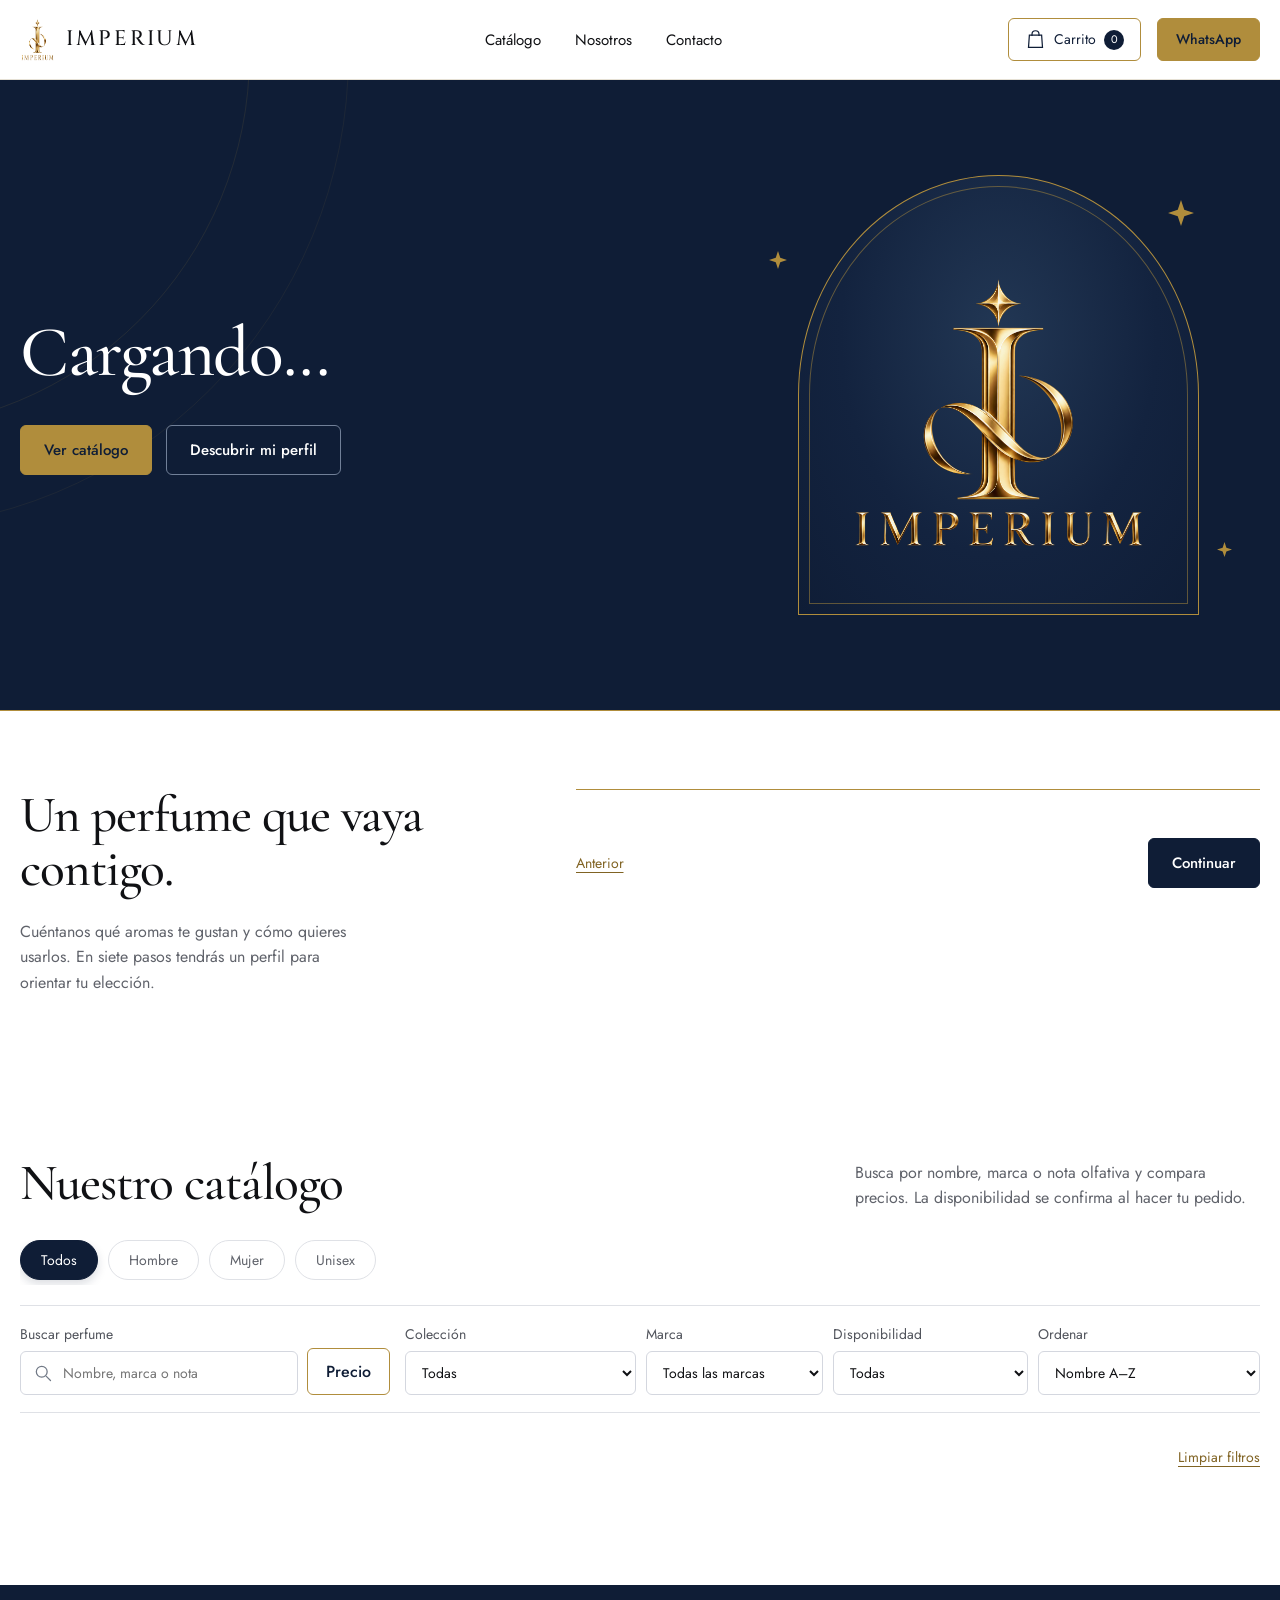
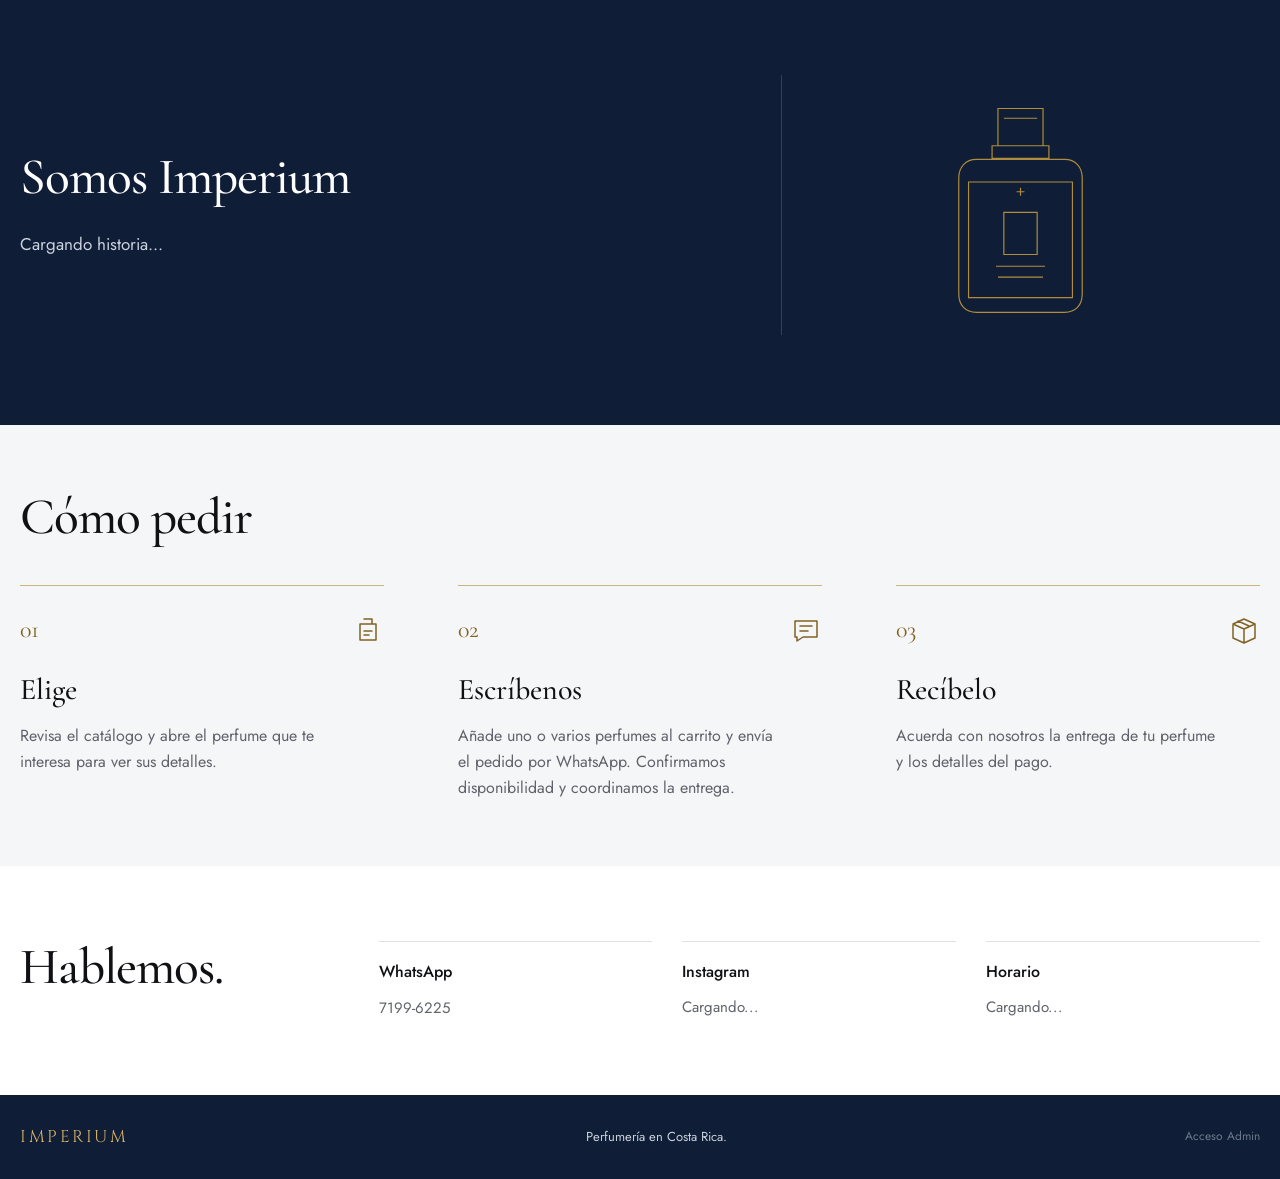
==== index.html @ 80e17b40 "fix v3.0.1.4 UI improvents" ====
<!DOCTYPE html>
<html lang="es">
<head>
  <meta charset="utf-8">
  <meta name="viewport" content="width=device-width, initial-scale=1">
  <meta name="description" content="Imperium, perfumería en Costa Rica. Consulta nuestro catálogo de fragancias y coordina tu pedido por WhatsApp.">
  <meta name="theme-color" content="#0f1d36">
  <title>Imperium · Perfumería en Costa Rica</title>
  
  <!-- SEO / Open Graph -->
  <meta property="og:title" content="Imperium · Perfumería en Costa Rica">
  <meta property="og:description" content="Encuentra tu fragancia ideal. Catálogo de perfumes y pedidos fáciles por WhatsApp.">
  <meta property="og:type" content="website">
  <meta property="og:url" content="https://imperium.cr/">
  <meta property="og:image" content="https://imperium.cr/assets/img/logo.svg">
  
  <!-- Twitter Card -->
  <meta name="twitter:card" content="summary_large_image">
  <meta name="twitter:title" content="Imperium · Perfumería">
  <meta name="twitter:description" content="Encuentra tu fragancia ideal. Catálogo de perfumes y pedidos fáciles por WhatsApp.">
  <meta name="twitter:image" content="https://imperium.cr/assets/img/logo.svg">

  <link rel="manifest" href="manifest.webmanifest">

  <script type="application/ld+json">
  {
    "@context": "https://schema.org",
    "@type": "Store",
    "name": "Imperium",
    "description": "Perfumería en Costa Rica. Catálogo de fragancias y pedidos por WhatsApp.",
    "url": "https://imperium.cr",
    "telephone": "+50671996225",
    "image": "https://imperium.cr/assets/img/logo.svg",
    "sameAs": ["https://www.instagram.com/imperium__cr"],
    "address": { "@type": "PostalAddress", "addressCountry": "CR" }
  }
  </script>

  <link rel="preconnect" href="https://fonts.googleapis.com">
  <link rel="preconnect" href="https://fonts.gstatic.com" crossorigin>
  <link href="https://fonts.googleapis.com/css2?family=Cinzel:wght@500;600&family=Cormorant+Garamond:wght@400;500;600&family=Jost:wght@400;500;600&display=swap" rel="stylesheet">
  <link rel="icon" href="data:image/svg+xml,%3Csvg xmlns='http://www.w3.org/2000/svg' viewBox='0 0 32 32'%3E%3Crect width='32' height='32' fill='%230f1d36'/%3E%3Cpath d='M16 4 19 13 28 16 19 19 16 28 13 19 4 16 13 13Z' fill='%23b08d3c'/%3E%3C/svg%3E">
  <link rel="stylesheet" href="style.css">
</head>
<body>
  <a class="skip" href="#catalogo">Ir al catálogo</a>
  <header id="site-header" class="site-header">
    <div class="wrap header-inner">
      <a href="#inicio" class="brand-lockup" aria-label="Imperium, inicio">
        <img class="header-emblem" src="assets/img/logo.svg" alt="" width="35" height="48">
        <span class="brand-name">IMPERIUM</span>
      </a>
      <nav id="header-nav" class="header-nav" aria-label="Navegación principal">
        <a href="#catalogo">Catálogo</a>
        <a href="#nosotros">Nosotros</a>
        <a href="#contacto">Contacto</a>
      </nav>
      <div class="header-actions">
        <button id="cart-button" class="header-cart" type="button" aria-label="Ver carrito: 0 perfumes" aria-haspopup="dialog" aria-controls="cart-dialog">
          <svg viewBox="0 0 24 24" fill="none" stroke="currentColor" stroke-width="1.4" aria-hidden="true"><path d="M5 7h14l1 14H4L5 7Z"></path><path d="M8 8V6a4 4 0 0 1 8 0v2"></path></svg>
          <span class="cart-label">Carrito</span>
          <span id="cart-count" class="cart-count">0</span>
        </button>
        <a class="button header-whatsapp" data-whatsapp href="https://wa.me/50671996225" target="_blank" rel="noopener noreferrer" aria-label="Escribir a Imperium por WhatsApp">
          <svg class="line-icon whatsapp-symbol" viewBox="0 0 24 24" aria-hidden="true"><path d="M20 11.5a8 8 0 0 1-12 7L3 20l1.5-5A8 8 0 1 1 20 11.5Z"></path><path d="m8 7 2 3-1 1c1 2 2 3 4 3l1-1 3 2"></path></svg>
          <span class="whatsapp-label">WhatsApp</span>
        </a>
        <button id="menu-button" class="menu-button" type="button" aria-expanded="false" aria-controls="header-nav" aria-label="Abrir menú">
          <svg class="line-icon" viewBox="0 0 24 24" aria-hidden="true"><path d="M4 6h16M4 12h16M4 18h16"></path></svg>
        </button>
      </div>
    </div>
  </header>

  <main>
    <section id="banner-section" class="banner-section" role="region" aria-roledescription="carrusel" aria-label="Promociones destacadas" aria-live="off" hidden>
      <div id="banner-track" class="banner-track"></div>
      <button id="banner-prev" class="banner-arrow prev" aria-label="Anterior" hidden><svg viewBox="0 0 24 24" fill="none" stroke="currentColor" stroke-width="1.5" aria-hidden="true"><path d="M15 18l-6-6 6-6"/></svg></button>
      <button id="banner-next" class="banner-arrow next" aria-label="Siguiente" hidden><svg viewBox="0 0 24 24" fill="none" stroke="currentColor" stroke-width="1.5" aria-hidden="true"><path d="M9 18l6-6-6-6"/></svg></button>
      <div id="banner-dots" class="banner-dots" role="tablist" aria-label="Seleccionar banner" hidden></div>
    </section>

    <section id="inicio" class="hero dark" aria-labelledby="hero-title">
      <div class="hero-circles" aria-hidden="true"></div>
      <div class="wrap hero-inner">
        <div class="hero-copy">
          <h1 id="hero-title">Cargando...</h1>
          <p id="hero-description"></p>
          <div class="hero-buttons">
            <a class="button" href="#catalogo">Ver catálogo</a>
            <a class="button outline" href="#perfil-olfativo">Descubrir mi perfil</a>
          </div>
        </div>
        <div class="logo-stage">
          <svg class="star one" viewBox="0 0 32 32" aria-hidden="true"><path d="M16 0 20 12 32 16 20 20 16 32 12 20 0 16 12 12Z"></path></svg>
          <svg class="star two" viewBox="0 0 32 32" aria-hidden="true"><path d="M16 0 20 12 32 16 20 20 16 32 12 20 0 16 12 12Z"></path></svg>
          <svg class="star three" viewBox="0 0 32 32" aria-hidden="true"><path d="M16 0 20 12 32 16 20 20 16 32 12 20 0 16 12 12Z"></path></svg>
          <div class="logo-arch">
            <img class="hero-logo" src="assets/img/logo.svg" width="1254" height="1254" alt="Logo dorado de Imperium con monograma y estrella de cuatro puntas">
          </div>
        </div>
      </div>
    </section>

    <section id="perfil-olfativo" class="profile-section" aria-labelledby="profile-title">
      <div class="wrap profile-layout">
        <div class="profile-intro">
          <h2 id="profile-title">Un perfume que vaya contigo.</h2>
          <p>Cuéntanos qué aromas te gustan y cómo quieres usarlos. En siete pasos tendrás un perfil para orientar tu elección.</p>
        </div>
        <div class="profile-panel">
          <form id="profile-quiz">
            <p id="quiz-progress" class="quiz-progress" aria-live="polite"></p>
            <div id="quiz-step"></div>
            <p id="quiz-error" class="quiz-error" role="alert" hidden></p>
            <div class="quiz-actions">
              <button id="quiz-back" class="text-button" type="button">Anterior</button>
              <button id="quiz-next" class="button ink" type="submit">Continuar</button>
            </div>
          </form>
          <div id="quiz-result" class="quiz-result" aria-live="polite" hidden></div>
        </div>
      </div>
    </section>

    <section id="catalogo" class="catalog-section" aria-labelledby="catalog-title">
      <div class="wrap">
        <div class="section-heading">
          <h2 id="catalog-title">Nuestro catálogo</h2>
          <p>Busca por nombre, marca o nota olfativa y compara precios. La disponibilidad se confirma al hacer tu pedido.</p>
        </div>
        
        <div class="category-switch" id="category-switch">
          <button class="switch-btn active" data-cat="">Todos</button>
          <button class="switch-btn" data-cat="Hombre">Hombre</button>
          <button class="switch-btn" data-cat="Mujer">Mujer</button>
          <button class="switch-btn" data-cat="Unisex">Unisex</button>
        </div>

        <div id="filter-bar" class="filter-bar">
          <div class="search-controls">
            <label class="search-field">
              <span class="field-label">Buscar perfume</span>
              <svg class="line-icon" viewBox="0 0 24 24" aria-hidden="true"><circle cx="10.5" cy="10.5" r="6.5"></circle><path d="m16 16 5 5"></path></svg>
              <input id="search" type="search" placeholder="Nombre, marca o nota" autocomplete="off" aria-label="Buscar por nombre, marca o nota olfativa">
            </label>
            <button id="price-toggle" class="price-toggle" type="button" aria-expanded="false" aria-controls="price-panel">Precio</button>
          </div>
          <button id="filter-toggle" class="filter-toggle" type="button" aria-expanded="false" aria-controls="filter-panel">
            <svg class="line-icon" viewBox="0 0 24 24" aria-hidden="true"><path d="M4 7h16M4 17h16M8 4v6M16 14v6"></path></svg>Filtros
          </button>
          <div id="filter-panel" class="filter-panel">
            <label><span class="field-label">Colección</span><select id="collection-filter"><option value="">Todas</option></select></label>
            <label><span class="field-label">Marca</span><select id="brand-filter"><option value="">Todas las marcas</option></select></label>
            <label><span class="field-label">Disponibilidad</span><select id="availability-filter"><option value="">Todas</option><option value="disponible">Disponible</option><option value="pocas">Pocas unidades</option><option value="agotado">Agotado</option><option value="confirmar">Por confirmar</option></select></label>
            <label><span class="field-label">Ordenar</span><select id="sort-filter"><option value="name-asc">Nombre A–Z</option><option value="name-desc">Nombre Z–A</option><option value="price-asc">Menor precio</option><option value="price-desc">Mayor precio</option></select></label>
          </div>
          <section id="price-panel" class="price-panel" aria-labelledby="price-panel-title" hidden>
            <div class="price-panel-heading">
              <h3 id="price-panel-title">Buscar por presupuesto</h3>
              <button id="price-clear" class="text-button" type="button">Ver todos los precios</button>
            </div>
            <div class="price-range-fields">
              <div>
                <label for="price-min"><span class="field-label">Precio mínimo (₡)</span><input id="price-min" type="number" inputmode="numeric" step="500"></label>
                <input id="price-min-range" type="range" step="500" aria-label="Ajustar el precio mínimo">
              </div>
              <div>
                <label for="price-max"><span class="field-label">Precio máximo (₡)</span><input id="price-max" type="number" inputmode="numeric" step="500"></label>
                <input id="price-max-range" type="range" step="500" aria-label="Ajustar el precio máximo">
              </div>
            </div>
            <p id="price-range-summary" class="price-range-summary" aria-live="polite"></p>
            <p class="price-range-note">Al ajustar el rango se muestran solo perfumes con precio definido.</p>
          </section>
        </div>
        <div class="result-line">
          <p id="result-count" role="status" aria-live="polite"></p>
          <button id="clear-filters" class="text-button" type="button">Limpiar filtros</button>
        </div>
        <div id="catalog-grid" class="catalog-grid"></div>
        
        <div id="api-error" class="empty-state" hidden>
          <h3>No se pudo cargar el catálogo.</h3>
          <p>Revisa tu conexión a internet o intenta de nuevo.</p>
          <button id="retry-button" class="button ink" type="button">Reintentar</button>
        </div>

        <div id="empty-state" class="empty-state" hidden>
          <h3>No encontramos ese perfume.</h3>
          <p>Prueba con otra palabra o elimina algún filtro.</p>
          <button id="empty-clear" class="button ink" type="button">Ver todo el catálogo</button>
        </div>
        <div id="more-area" class="more-area" hidden>
          <p id="shown-count"></p>
          <button id="load-more" class="button ink" type="button">Ver más perfumes</button>
        </div>
        <noscript><p>Activa JavaScript en tu navegador para ver y filtrar el catálogo completo.</p></noscript>
      </div>
    </section>

    <section id="nosotros" class="about-section dark" aria-labelledby="about-title">
      <div class="wrap about-inner">
        <div>
          <h2 id="about-title">Somos Imperium</h2>
          <p id="about-story" class="about-story">Cargando historia...</p>
        </div>
        <div class="about-art" aria-hidden="true">
          <svg viewBox="0 0 180 250" fill="none" stroke="currentColor" stroke-width="1.2">
            <path d="M67 26h46v38H67zM61 64h58v13H61zM45 78h90c11 0 18 8 18 19v118c0 12-7 19-18 19H45c-11 0-18-7-18-19V97c0-11 7-19 18-19Z"></path>
            <path d="M37 101h106v118H37zM73 132h34v43H73zM65 187h50M67 198h46M90 115v-8M86 111h8M73 36h34"></path>
          </svg>
        </div>
      </div>
    </section>

    <section id="como-pedir" class="steps-section" aria-labelledby="steps-title">
      <div class="wrap">
        <h2 id="steps-title">Cómo pedir</h2>
        <div class="steps-grid">
          <article class="order-step">
            <div class="step-top"><span class="step-number">01</span><svg class="line-icon" viewBox="0 0 32 32" aria-hidden="true"><path d="M8 10h16v16H8zM12 5h8v5M12 17h8M12 21h5"></path></svg></div>
            <h3>Elige</h3>
            <p>Revisa el catálogo y abre el perfume que te interesa para ver sus detalles.</p>
          </article>
          <article class="order-step">
            <div class="step-top"><span class="step-number">02</span><svg class="line-icon" viewBox="0 0 32 32" aria-hidden="true"><path d="M5 7h22v16H13l-6 4v-4H5zM10 12h12M10 17h8"></path></svg></div>
            <h3>Escríbenos</h3>
            <p>Añade uno o varios perfumes al carrito y envía el pedido por WhatsApp. Confirmamos disponibilidad y coordinamos la entrega.</p>
          </article>
          <article class="order-step">
            <div class="step-top"><span class="step-number">03</span><svg class="line-icon" viewBox="0 0 32 32" aria-hidden="true"><path d="m5 10 11-5 11 5v14l-11 5-11-5zM5 10l11 5 11-5M16 15v14M10 7l11 5"></path></svg></div>
            <h3>Recíbelo</h3>
            <p>Acuerda con nosotros la entrega de tu perfume y los detalles del pago.</p>
          </article>
        </div>
      </div>
    </section>

    <section id="contacto" class="contact-section" aria-labelledby="contact-title">
      <div class="wrap contact-grid">
        <h2 id="contact-title">Hablemos.</h2>
        <div class="contact-item">
          <h3>WhatsApp</h3>
          <a id="whatsapp-contact" data-whatsapp href="https://wa.me/50671996225" target="_blank" rel="noopener noreferrer">7199-6225</a>
        </div>
        <div class="contact-item">
          <h3>Instagram</h3>
          <p id="instagram-contact">Cargando...</p>
        </div>
        <div class="contact-item">
          <h3>Horario</h3>
          <p id="hours-contact">Cargando...</p>
        </div>
      </div>
    </section>
  </main>

  <footer class="site-footer dark">
    <div class="wrap footer-inner">
      <span class="footer-name">IMPERIUM</span>
      <p>Perfumería en Costa Rica.</p>
      <a href="admin/" style="color: #c8d0dc; font-size: 12px; opacity: 0.5; text-decoration: none;">Acceso Admin</a>
    </div>
  </footer>

  <dialog id="product-dialog" class="product-dialog" aria-labelledby="modal-title">
    <button id="modal-close" class="modal-close" type="button" aria-label="Cerrar detalle del perfume">
      <svg class="line-icon" viewBox="0 0 24 24" aria-hidden="true"><path d="m6 6 12 12M18 6 6 18"></path></svg>
    </button>
    <div class="modal-layout">
      <div id="modal-visual" class="product-picture modal-picture"></div>
      <div class="modal-copy">
        <p id="modal-brand" class="modal-brand"></p>
        <h2 id="modal-title"></h2>
        <p id="modal-price" class="modal-price"></p>
        <p id="photo-reference" class="reference-caption" hidden></p>
        <dl id="modal-facts" class="product-facts"></dl>
        <div class="modal-cart-actions">
          <button id="modal-add-cart" class="button" type="button">Añadir al carrito</button>
          <button id="modal-view-cart" class="text-button" type="button" aria-haspopup="dialog" aria-controls="cart-dialog">Ver carrito</button>
        </div>
        <p id="modal-cart-status" class="modal-cart-status" role="status" aria-live="polite"></p>
        <section id="modal-notes" class="modal-notes" aria-label="Notas olfativas" hidden></section>
        <a id="modal-whatsapp" class="button ink modal-whatsapp" target="_blank" rel="noopener noreferrer">Pedir por WhatsApp</a>
        <div class="product-navigation" aria-label="Recorrer los perfumes del catálogo">
          <button id="product-prev" class="product-nav-button" type="button" aria-label="Ver perfume anterior"><span aria-hidden="true">←</span> Anterior</button>
          <span id="product-position" class="product-position" aria-live="polite"></span>
          <button id="product-next" class="product-nav-button" type="button" aria-label="Ver siguiente perfume">Siguiente <span aria-hidden="true">→</span></button>
        </div>
      </div>
    </div>
  </dialog>

  <dialog id="cart-dialog" class="cart-dialog" aria-labelledby="cart-title" aria-describedby="cart-description">
    <div class="cart-shell">
      <header class="cart-heading">
        <div>
          <h2 id="cart-title">Tu carrito</h2>
          <p id="cart-description">Reúne aquí los perfumes que quieres pedir.</p>
        </div>
        <button id="cart-close" class="modal-close cart-close" type="button" aria-label="Cerrar carrito">
          <svg class="line-icon" viewBox="0 0 24 24" aria-hidden="true"><path d="m6 6 12 12M18 6 6 18"></path></svg>
        </button>
      </header>
      <div class="cart-content">
        <button id="cart-clear" class="text-button cart-clear" type="button" hidden>Vaciar carrito</button>
        <div id="cart-empty" class="cart-empty">
          <h3>Aún no has elegido perfumes.</h3>
          <p>Añade tus favoritos desde el catálogo. Después podrás revisar cantidades y preparar un solo pedido.</p>
          <button id="cart-continue" class="button ink" type="button">Ver catálogo</button>
        </div>
        <div id="cart-items" hidden></div>
        <p id="cart-storage-notice" class="cart-storage-notice" hidden>El carrito funciona durante esta visita, pero este navegador no permite conservarlo al cerrar la página.</p>
      </div>
      <footer id="cart-footer" class="cart-footer" hidden>
        <div class="cart-total-row">
          <span id="cart-total-label">Total de perfumes</span>
          <strong id="cart-total" aria-live="polite">₡0</strong>
        </div>
        <p id="cart-price-notice" class="cart-price-notice" hidden>Hay perfumes cuyo precio falta confirmar. El subtotal sólo incluye los precios disponibles.</p>
        
        <form id="checkout-form" class="checkout-form">
          <p style="font-size: 13px; color: var(--muted); margin-bottom: 5px;">Ingresa tus datos para generar el pedido.</p>
          <input type="text" id="checkout-name" placeholder="Tu nombre completo" required autocomplete="name">
          <input type="tel" id="checkout-phone" placeholder="Tu WhatsApp (ej. 88888888)" required autocomplete="tel">
          <div class="checkout-actions">
            <button type="submit" id="checkout-submit" class="button ink">Pedir por WhatsApp</button>
          </div>
        </form>
        <p id="checkout-error" class="quiz-error" role="alert" hidden style="margin-bottom: 10px;"></p>
        
        <p>Se abrirá WhatsApp con tu selección, cantidades y precios. Confirma el envío del mensaje allí. Disponibilidad, entrega y pago se coordinan con Imperium.</p>
      </footer>
    </div>
  </dialog>

  <div id="cart-feedback" class="toast cart-feedback" role="status" aria-live="polite" hidden></div>

  <script type="module" src="js/main.js"></script>
</body>
</html>
---- style.css ----
/* Imperium · hoja de estilos única. */

:root {
  --white: #ffffff; --black: #101114; --gold: #b08d3c; --navy: #0f1d36;
  --gold-ink: #806323; --muted: #60636b; --paper: #f5f6f7; --line: #dfe1e6;
  --header-height: 80px; --serif: 'Cormorant Garamond', Georgia, 'Times New Roman', serif;
  --sans: 'Jost', Arial, Helvetica, sans-serif; --brand: 'Cinzel', Georgia, serif;
  
  --radius-sm: 6px;
  --radius-md: 12px;
  --radius-lg: 20px;
  --radius-pill: 50px;
}

*, *::before, *::after { box-sizing: border-box; }
html { scroll-behavior: smooth; scroll-padding-top: calc(var(--header-height) + 24px); }
body { margin: 0; padding-top: var(--header-height); color: var(--black); background: var(--white); font: 16px/1.6 var(--sans); }
[hidden] { display: none !important; }
button, input, select, textarea { font: inherit; }
button, a, summary, label { -webkit-tap-highlight-color: transparent; }
button, select, summary { cursor: pointer; }
button, a { touch-action: manipulation; }
a { color: inherit; }
button { color: inherit; }
img { display: block; max-width: 100%; }
h1, h2, h3, p, figure { margin: 0; }
h1, h2, h3 { font-family: var(--serif); font-weight: 500; }
h1, h2 { line-height: 1.05; letter-spacing: -.02em; }
:focus-visible { outline: 3px solid var(--gold-ink); outline-offset: 4px; }
.dark :focus-visible { outline-color: #e1c47e; }
.sr-only { position: absolute; width: 1px; height: 1px; padding: 0; margin: -1px; overflow: hidden; clip: rect(0,0,0,0); white-space: nowrap; border: 0; }
.skip { position: fixed; top: -100px; left: 16px; z-index: 100; background: var(--white); padding: 10px 16px; border-radius: var(--radius-sm); }
.skip:focus { top: 10px; }
.wrap { width: min(1280px, calc(100% - 40px)); margin-inline: auto; }

/* BOTONES */
.button { min-height: 46px; padding: 12px 23px; display: inline-flex; align-items: center; justify-content: center; gap: 10px; border: 1px solid var(--gold); border-radius: var(--radius-sm); background: var(--gold); color: var(--navy); text-decoration: none; font-size: 15px; font-weight: 500; transition: all .25s cubic-bezier(0.4, 0, 0.2, 1); }
.button:hover { background: #c29e4d; border-color: #c29e4d; transform: translateY(-2px); box-shadow: 0 4px 12px rgba(176, 141, 60, 0.2); }
.button.outline { color: var(--white); background: transparent; border-color: #718098; }
.button.outline:hover { border-color: var(--gold); background: #172b49; box-shadow: 0 4px 12px rgba(0, 0, 0, 0.2); }
.button.ink { background: var(--navy); border-color: var(--navy); color: var(--white); }
.button.ink:hover { background: #243856; box-shadow: 0 4px 12px rgba(15, 29, 54, 0.2); }
.button.danger { background: #8b2525; border-color: #8b2525; color: var(--white); }
.button.danger:hover { background: #6d1c1c; border-color: #6d1c1c; }
.button:disabled { opacity: .55; cursor: wait; transform: none; box-shadow: none; }
.text-button { border: none; background: none; min-height: 44px; padding: 8px 0; font-size: 14px; text-decoration: underline; text-underline-offset: 4px; color: var(--gold-ink); transition: color .2s; }
.text-button:hover { color: var(--navy); }

/* HEADER */
.site-header { position: fixed; top: 0; inset-inline: 0; z-index: 30; height: var(--header-height); border-bottom: 1px solid #e5e0d4; background: var(--white); }
.header-inner { height: 100%; display: flex; align-items: center; justify-content: space-between; gap: 20px; }
.brand-lockup { display: inline-flex; align-items: center; gap: 11px; text-decoration: none; flex-shrink: 0; }
.header-emblem { width: 35px; height: 48px; }
.brand-name { font-family: var(--brand); font-size: 21px; letter-spacing: .13em; font-weight: 500; }
.header-nav { display: flex; align-items: center; gap: 34px; }
.header-nav a { font-size: 15px; text-decoration: none; transition: color .2s; }
.header-nav a:hover { color: var(--gold-ink); }
.header-actions { display: flex; align-items: center; gap: 16px; }
.header-whatsapp { min-height: 42px; padding: 9px 18px; font-size: 14px; }
.whatsapp-symbol { display: none; }
.menu-button { display: none; width: 43px; height: 43px; border: 1px solid var(--line); background: var(--white); padding: 10px; border-radius: var(--radius-sm); transition: background .2s; }
.menu-button:hover { background: var(--paper); }
.line-icon { width: 23px; height: 23px; flex-shrink: 0; stroke: currentColor; fill: none; stroke-width: 1.5; stroke-linecap: round; stroke-linejoin: round; }
.header-cart { min-height: 43px; padding: 8px 16px; gap: 8px; border: 1px solid var(--gold); background: var(--white); color: var(--navy); display: inline-flex; align-items: center; justify-content: center; font-size: 14px; border-radius: var(--radius-sm); transition: all .2s; }
.header-cart:hover { background: #f5f1e7; transform: translateY(-1px); }
.header-cart svg { width: 21px; height: 21px; flex-shrink: 0; }
.cart-count { min-width: 20px; height: 20px; padding-inline: 5px; display: inline-grid; place-items: center; background: var(--navy); color: var(--white); font-size: 11px; line-height: 1; border-radius: var(--radius-pill); }

/* BANNER */
.banner-section { position: relative; width: 100%; height: 420px; overflow: hidden; background: var(--navy); }
.banner-track { position: relative; width: 100%; height: 100%; }
.banner-slide { position: absolute; inset: 0; opacity: 0; transition: opacity 0.8s ease-in-out; z-index: 1; pointer-events: none; }
.banner-slide.active { opacity: 1; z-index: 2; pointer-events: auto; }
.banner-bg { position: absolute; inset: 0; z-index: 0; }
.banner-img { width: 100%; height: 100%; object-fit: cover; }
.banner-bg::after { content: ''; position: absolute; inset: 0; background: linear-gradient(to right, rgba(15,29,54,0.9) 0%, rgba(15,29,54,0.4) 60%, transparent 100%); z-index: 1; }
.banner-content { position: relative; z-index: 3; height: 100%; display: flex; flex-direction: column; justify-content: center; align-items: flex-start; padding-inline: 8%; max-width: 800px; color: var(--white); }
.banner-title { font-family: var(--serif); font-size: clamp(36px, 5vw, 56px); line-height: 1.1; margin-bottom: 15px; color: var(--white); }
.banner-subtitle { font-size: 18px; margin-bottom: 30px; color: #d1d8e5; max-width: 500px; }
.banner-arrow { position: absolute; top: 50%; transform: translateY(-50%); z-index: 4; background: rgba(255,255,255,0.1); border: 1px solid rgba(255,255,255,0.3); color: var(--white); width: 46px; height: 46px; display: flex; align-items: center; justify-content: center; cursor: pointer; transition: all 0.2s; backdrop-filter: blur(4px); border-radius: 50%; }
.banner-arrow:hover { background: rgba(255,255,255,0.25); border-color: var(--gold); transform: translateY(-50%) scale(1.05); }
.banner-arrow svg { width: 24px; height: 24px; }
.banner-arrow.prev { left: 20px; }
.banner-arrow.next { right: 20px; }
.banner-dots { position: absolute; bottom: 25px; left: 0; right: 0; z-index: 4; display: flex; justify-content: center; gap: 10px; }
.banner-dot { width: 12px; height: 12px; border-radius: 50%; background: rgba(255,255,255,0.3); border: 0; cursor: pointer; padding: 0; transition: all 0.2s; }
.banner-dot.active { background: var(--gold); transform: scale(1.3); }
@media (max-width: 800px) {
  .banner-section { height: 320px; }
  .banner-content { padding-inline: 24px; justify-content: flex-end; padding-bottom: 40px; }
  .banner-title { font-size: 32px; }
  .banner-subtitle { font-size: 15px; margin-bottom: 20px; }
  .banner-arrow { display: none; } 
  .banner-bg::after { background: linear-gradient(to top, rgba(15,29,54,0.9) 0%, rgba(15,29,54,0.4) 60%, transparent 100%); }
}

/* HERO */
.hero { position: relative; overflow: hidden; border-bottom: 1px solid var(--gold); background: var(--navy); color: var(--white); }
.hero-inner { position: relative; z-index: 1; display: grid; grid-template-columns: 1.18fr 1fr; align-items: center; gap: 8%; min-height: 630px; padding-block: 70px; }
.hero h1 { font-size: clamp(46px, 5.6vw, 76px); max-width: 660px; }
.hero h1 span { color: #d8b768; }
.hero-copy > p { color: #cbd2df; max-width: 415px; margin-top: 28px; font-size: 17px; line-height: 1.7; }
.hero-buttons { display: flex; gap: 14px; flex-wrap: wrap; margin-top: 34px; }
.hero-circles { position: absolute; width: 750px; height: 750px; border: 1px solid #b08d3c20; border-radius: 50%; top: -400px; left: -500px; pointer-events: none; }
.hero-circles::after { content: ''; position: absolute; inset: -100px; border: 1px solid #b08d3c15; border-radius: 50%; }
.logo-stage { position: relative; width: 100%; max-width: 425px; margin: auto; padding: 12px; }
.logo-arch { position: relative; display: grid; place-items: center; min-height: 440px; border: 1px solid var(--gold); border-radius: 50% 50% 0 0; background: radial-gradient(ellipse at 50% 36%, #223754 0, #13233f 56%, var(--navy) 100%); overflow: hidden; }
.logo-arch::before { content: ''; position: absolute; inset: 10px; border: 1px solid #b08d3c80; border-radius: 50% 50% 0 0; pointer-events: none; }
.hero-logo { width: 79%; max-height: 340px; object-fit: contain; margin-top: 40px; }
.star { width: 26px; height: 26px; position: absolute; color: var(--gold); fill: currentColor; z-index: 2; }
.star.one { top: 19%; left: -4%; width: 18px; height: 18px; }
.star.two { top: 8%; right: 4%; }
.star.three { bottom: 15%; right: -5%; width: 15px; height: 15px; }

/* CATÁLOGO Y FILTROS */
.catalog-section { padding-block: 84px; }
.section-heading { display: flex; justify-content: space-between; align-items: end; gap: 25px; margin-bottom: 29px; }
.section-heading h2, .steps-section h2, .contact-section h2 { font-size: clamp(37px, 4vw, 52px); }
.section-heading p { color: var(--muted); max-width: 405px; font-size: 16px; }

.category-switch { display: flex; gap: 10px; margin-bottom: 20px; overflow-x: auto; padding-bottom: 5px; scrollbar-width: none; }
.category-switch::-webkit-scrollbar { display: none; }
.switch-btn { background: var(--white); border: 1px solid var(--line); padding: 8px 20px; font-size: 14px; color: var(--muted); cursor: pointer; transition: all .25s; white-space: nowrap; border-radius: var(--radius-pill); }
.switch-btn:hover { border-color: var(--gold); color: var(--gold-ink); }
.switch-btn.active { background: var(--navy); color: var(--white); border-color: var(--navy); box-shadow: 0 4px 10px rgba(15, 29, 54, 0.15); }

.filter-bar { position: sticky; top: var(--header-height); z-index: 20; background: var(--white); border-block: 1px solid var(--line); padding: 17px 0; display: grid; grid-template-columns: 1.3fr 3fr; gap: 15px; }
.search-field { position: relative; align-self: end; }
.search-field .line-icon { position: absolute; left: 13px; bottom: 12px; color: #717986; width: 20px; height: 20px; pointer-events: none; }
.search-field input { padding-left: 42px; }
.filter-panel { display: grid; grid-template-columns: 1.3fr 1fr 1.1fr 1.25fr; gap: 10px; }
.search-controls { display: grid; grid-template-columns: minmax(0,1fr) auto; align-items: end; gap: 9px; }
.search-controls .search-field { min-width: 0; }

.price-toggle { min-height: 46px; padding: 10px 18px; background: var(--white); border: 1px solid var(--gold); color: var(--navy); font-weight: 500; white-space: nowrap; border-radius: var(--radius-sm); transition: all .2s; }
.price-toggle:hover { background: #f5f1e7; }
.price-toggle[aria-pressed="true"] { background: var(--navy); color: var(--white); box-shadow: 0 4px 10px rgba(15, 29, 54, 0.15); }
.price-panel { grid-column: 1/-1; padding: 16px 0 2px; border-top: 1px solid var(--line); margin-top: 10px; }
.price-panel-heading { display: flex; flex-wrap: wrap; align-items: center; justify-content: space-between; gap: 8px; margin-bottom: 12px; }
.price-panel h3 { font-size: 27px; }
.price-range-fields { display: grid; grid-template-columns: minmax(0,1fr) minmax(0,1fr); gap: 18px; max-width: 650px; }
.price-range-fields input[type="number"] { width: 100%; min-height: 44px; border: 1px solid #d4d7df; background: var(--white); color: var(--black); padding: 9px 12px; border-radius: var(--radius-sm); }
.price-range-fields input[type="range"] { display: block; width: 100%; min-height: 34px; margin: 6px 0 0; accent-color: var(--gold-ink); cursor: pointer; }
.price-range-summary { font-size: 15px; margin-top: 6px; }
.price-range-note { font-size: 13px; color: var(--muted); }
@media (max-width:430px) { .price-toggle { padding-inline: 10px; font-size: 13px; } .price-range-fields { gap: 12px; } }

.field-label { display: block; font-size: 14px; color: #51545c; margin-bottom: 5px; }
input, select, textarea { width: 100%; min-width: 0; border: 1px solid #d4d7df; border-radius: var(--radius-sm); color: var(--black); background: var(--white); min-height: 44px; padding: 10px 12px; font-size: 14px; transition: border-color .2s; }
input:focus, select:focus, textarea:focus { border-color: var(--gold); outline: none; }
input:focus-visible, select:focus-visible, textarea:focus-visible { outline-offset: 1px; }
select { padding-right: 7px; }
.filter-toggle { display: none; border-radius: var(--radius-sm); }

.result-line { display: flex; justify-content: space-between; align-items: center; gap: 15px; padding-block: 22px; min-height: 76px; font-size: 14px; color: var(--muted); }
.result-line strong { color: var(--black); font-weight: 500; }
.catalog-grid { display: grid; grid-template-columns: repeat(4, minmax(0,1fr)); gap: 34px 22px; }

/* TARJETAS DE PRODUCTO */
.product-card { min-width: 0; border: 1px solid transparent; transition: transform 0.3s cubic-bezier(0.4, 0, 0.2, 1), box-shadow 0.3s; }
.product-card:hover { transform: translateY(-4px); }
.product-open { display: block; padding: 0; text-align: left; border: 0; background: transparent; width: 100%; }
.product-picture { display: grid; place-items: center; position: relative; width: 100%; aspect-ratio: 1 / 1.15; overflow: hidden; background: var(--navy); border-radius: var(--radius-md); box-shadow: 0 4px 15px rgba(0,0,0,0.05); }
.product-image { width: 100%; height: 100%; object-fit: contain; background: #f5f6f7; transition: transform 0.4s ease; }
.product-card:hover .product-image { transform: scale(1.05); }
.bottle-art { width: 60%; height: 70%; color: var(--gold); }
.placeholder-brand { position: absolute; bottom: 23px; inset-inline: 13px; text-align: center; color: #d0b575; font-size: 12px; letter-spacing: .11em; }
.availability-badge { position: absolute; top: 13px; left: 13px; padding: 6px 12px; background: #efe5c8; color: var(--navy); font-size: 12px; font-weight: 500; z-index: 2; border-radius: var(--radius-pill); box-shadow: 0 2px 6px rgba(0,0,0,0.1); }
.availability-badge.sold-out { background: #f0f1f3; color: #333943; }
.product-body { display: block; padding: 17px 1px 0; }
.product-brand { display: block; color: var(--gold-ink); font-size: 12px; margin-bottom: 5px; letter-spacing: .04em; text-transform: uppercase; }
.product-name { display: block; color: var(--black); font: 500 24px/1.13 var(--serif); min-height: 54px; transition: color .2s; }
.product-price { display: block; font-size: 16px; margin-top: 12px; font-weight: 500; }
.product-open:hover .product-name { color: var(--gold-ink); }

.card-cart-add { width: 100%; min-height: 44px; padding: 9px 8px; margin-top: 13px; background: var(--white); color: var(--navy); font-size: 13px; border-radius: var(--radius-sm); transition: all .2s; border: 1px solid var(--gold); }
.card-cart-add:hover { background: var(--navy); color: var(--white); border-color: var(--navy); }
.card-cart-add:disabled, .cart-quantity button:disabled { cursor: not-allowed; opacity: .45; }
.card-cart-add.added { background: #2e7d32; color: var(--white); border-color: #2e7d32; }

.more-area { text-align: center; margin-top: 48px; }
.more-area p { font-size: 13px; color: var(--muted); margin-bottom: 17px; }
.empty-state { padding: 70px 25px; text-align: center; background: var(--paper); border-radius: var(--radius-md); }
.empty-state h3 { font-size: 32px; margin-bottom: 12px; }
.empty-state p { color: var(--muted); margin-bottom: 18px; }

/* QUIZ */
.profile-section { padding-block: 78px; }
.profile-layout { display: grid; grid-template-columns: .8fr 1.2fr; gap: 8%; align-items: start; }
.profile-intro h2 { font-size: clamp(39px,4vw,54px); margin-bottom: 22px; }
.profile-intro p { color: var(--muted); max-width: 350px; }
.profile-panel { border-top: 1px solid var(--gold); padding-top: 23px; min-width: 0; overflow: hidden; }
.quiz-progress { color: var(--muted); font-size: 14px; margin-bottom: 14px; }
.quiz-fieldset { border: 0; padding: 0; margin: 0; min-width: 0; }
.quiz-fieldset legend { font: 500 31px/1.15 var(--serif); margin-bottom: 12px; }
.quiz-help { color: var(--muted); font-size: 14px; margin-bottom: 20px; }
.quiz-options { display: grid; grid-template-columns: repeat(2,minmax(0,1fr)); gap: 10px; }
.quiz-option { position: relative; display: flex; align-items: center; gap: 11px; padding: 14px; border: 1px solid var(--line); min-height: 56px; cursor: pointer; border-radius: var(--radius-sm); transition: all .2s; }
.quiz-option:hover { border-color: var(--gold); }
.quiz-option:has(input:checked) { border-color: var(--gold-ink); background: #f8f4e9; box-shadow: 0 2px 8px rgba(176, 141, 60, 0.15); }
.quiz-option input { width: 17px; height: 17px; min-height: 0; padding: 0; flex-shrink: 0; accent-color: var(--gold-ink); }
.quiz-option span { font-size: 15px; }
.quiz-actions { display: flex; justify-content: space-between; gap: 14px; margin-top: 25px; }
.quiz-error { color: #9b2525; font-size: 14px; margin-top: 16px; }
.quiz-result h3 { font-size: 38px; margin-bottom: 18px; }
.quiz-result > p { color: var(--muted); margin-bottom: 17px; }
.quiz-result .product-facts { margin-bottom: 22px; }
.quiz-result-actions { display: flex; gap: 12px; flex-wrap: wrap; }

/* ANIMACIONES DEL QUIZ */
@keyframes slideInRight { from { opacity: 0; transform: translateX(30px); } to { opacity: 1; transform: translateX(0); } }
@keyframes slideInLeft { from { opacity: 0; transform: translateX(-30px); } to { opacity: 1; transform: translateX(0); } }
.anim-slide-right { animation: slideInRight 0.3s cubic-bezier(0.16, 1, 0.3, 1) forwards; }
.anim-slide-left { animation: slideInLeft 0.3s cubic-bezier(0.16, 1, 0.3, 1) forwards; }
.anim-fade-in { animation: modal-in 0.4s ease-out forwards; }

/* NOSOTROS Y CÓMO PEDIR */
.steps-section { background: var(--paper); padding-block: 66px; }
.steps-grid { display: grid; grid-template-columns: repeat(3,1fr); gap: 6%; margin-top: 40px; }
.order-step { border-top: 1px solid #c9b47d; padding-top: 25px; }
.step-top { display: flex; align-items: center; justify-content: space-between; color: var(--gold-ink); margin-bottom: 17px; }
.step-top .line-icon { width: 32px; height: 32px; }
.step-number { font-family: var(--serif); font-size: 24px; }
.order-step h3 { font-size: 30px; margin-bottom: 9px; }
.order-step p { font-size: 16px; color: var(--muted); max-width: 330px; }

.about-section { background: var(--navy); color: var(--white); padding-block: 90px; }
.about-inner { display: grid; grid-template-columns: 1.2fr 1fr; align-items: center; gap: 15%; }
.about-section h2 { font-size: clamp(40px,4vw,56px); margin-bottom: 25px; }
.about-story { color: #cbd2df; font-size: 17px; max-width: 580px; line-height: 1.8; white-space: pre-line; }
.about-art { height: 260px; display: flex; align-items: center; justify-content: center; border-left: 1px solid #b08d3c50; }
.about-art svg { width: 185px; height: 245px; color: var(--gold); }

.contact-section { padding-block: 75px; }
.contact-grid { display: grid; grid-template-columns: 1.2fr repeat(3,1fr); gap: 30px; align-items: start; }
.contact-item { border-top: 1px solid var(--line); padding-top: 17px; }
.contact-item h3 { font-family: var(--sans); font-size: 16px; font-weight: 500; margin-bottom: 10px; }
.contact-item p, .contact-item a { color: var(--muted); font-size: 15px; text-decoration: none; transition: color .2s; }
.contact-item a:hover { color: var(--gold-ink); text-decoration: underline; }

/* FOOTER */
.site-footer { padding-block: 28px; background: var(--navy); color: #c8d0dc; }
.footer-inner { display: flex; justify-content: space-between; align-items: center; gap: 25px; }
.footer-name { font-family: var(--brand); font-size: 17px; color: #d6b467; letter-spacing: .15em; }
.footer-inner p { font-size: 13px; }

/* MODALES Y DIALOGS */
.product-dialog { width: min(950px, calc(100% - 32px)); max-height: calc(100dvh - 32px); padding: 0; border: 0; overflow: auto; background: var(--white); color: var(--black); border-radius: var(--radius-md); box-shadow: 0 20px 40px rgba(0,0,0,0.2); }
.product-dialog::backdrop { background: #070d1ad9; backdrop-filter: blur(4px); }
.product-dialog[open] { animation: modal-in .3s cubic-bezier(0.16, 1, 0.3, 1); }
@keyframes modal-in { from { opacity: 0; transform: translateY(20px) scale(0.98); } to { opacity: 1; transform: translateY(0) scale(1); } }
.modal-layout { display: grid; grid-template-columns: 1fr 1.13fr; }
.modal-picture { min-height: 430px; aspect-ratio: auto; height: 100%; border-radius: var(--radius-md) 0 0 var(--radius-md); }
.modal-picture .bottle-art { max-height: 380px; }
.modal-close { position: absolute; top: 12px; right: 12px; z-index: 5; background: var(--white); border: 1px solid var(--line); width: 42px; height: 42px; display: grid; place-items: center; border-radius: 50%; transition: all .2s; }
.modal-close:hover { background: var(--paper); transform: rotate(90deg); }
.modal-copy { padding: 48px 35px 32px; }
.modal-brand { font-size: 14px; color: var(--gold-ink); margin-bottom: 9px; text-transform: uppercase; letter-spacing: 0.05em; }
.modal-copy h2 { font-size: 43px; line-height: 1.05; }
.modal-price { font-size: 22px; margin: 20px 0; font-weight: 500; }
.product-facts { margin: 0 0 24px; padding: 0; font-size: 15px; }
.fact-row { display: grid; grid-template-columns: 120px 1fr; gap: 15px; padding: 11px 0; border-top: 1px solid var(--line); }
.fact-row dt { color: var(--muted); }
.fact-row dd { margin: 0; overflow-wrap: anywhere; }
.modal-whatsapp { width: 100%; }
.reference-caption { color: var(--muted); font-size: 12px; margin: 13px 0; }

/* FICHA TÉCNICA */
.modal-notes { border-top: 1px solid var(--line); padding-top: 22px; margin-bottom: 26px; }
.modal-notes h3 { font-size: 29px; margin-bottom: 17px; }
.notes-pyramid { list-style: none; padding: 0; margin: 0; display: grid; gap: 17px; }
.note-level { border-left: 2px solid var(--gold); padding-left: 15px; }
.note-level strong { display: block; color: var(--gold-ink); font-size: 14px; font-weight: 500; margin-bottom: 4px; }
.note-level p, .notes-featured { font-size: 15px; color: #40434b; line-height: 1.65; }
.notes-featured { margin-top: 14px; }
.notes-notice { color: var(--muted); font-size: 13px; line-height: 1.65; margin-top: 15px; }
.product-navigation { display: flex; align-items: center; justify-content: space-between; gap: 8px; border-top: 1px solid var(--line); margin-top: 23px; padding-top: 14px; }
.product-nav-button { min-height: 44px; border: 0; background: transparent; padding: 8px 0; color: var(--gold-ink); font-size: 14px; transition: color .2s; }
.product-nav-button:hover { text-decoration: underline; text-underline-offset: 4px; color: var(--navy); }
.product-nav-button:disabled { color: #777b83; opacity: .6; cursor: default; text-decoration: none; }
.product-position { color: var(--muted); font-size: 12px; white-space: nowrap; }

/* CARRITO LATERAL */
.cart-dialog { inset: 0 0 0 auto; margin: 0; width: min(570px,100%); max-width: 100%; height: 100dvh; max-height: 100dvh; padding: 0; border: 0; border-left: 1px solid var(--gold); background: var(--white); color: var(--black); box-shadow: -10px 0 40px rgba(0,0,0,0.15); }
.cart-dialog::backdrop { background: #070d1ad9; backdrop-filter: blur(3px); }
.cart-dialog[open] { animation: cart-in .3s cubic-bezier(0.16, 1, 0.3, 1); }
@keyframes cart-in { from { transform: translateX(100%); } to { transform: translateX(0); } }
.cart-shell { height: 100%; display: flex; flex-direction: column; }
.cart-heading { display: flex; align-items: flex-start; justify-content: space-between; gap: 20px; padding: 27px 28px 23px; border-bottom: 1px solid var(--line); }
.cart-heading h2 { font-size: 39px; line-height: 1.1; margin: 0 0 9px; }
.cart-heading p { font-size: 14px; color: var(--muted); line-height: 1.55; max-width: 370px; }
.cart-close { position: static; flex-shrink: 0; }
.cart-content { flex: 1; min-height: 0; overflow: auto; overscroll-behavior: contain; padding: 0 28px 20px; }
.cart-clear { display: block; margin-left: auto; margin-top: 7px; }
.cart-item { padding: 22px 0; border-bottom: 1px solid var(--line); }
.cart-item-heading { display: grid; grid-template-columns: minmax(0,1fr) auto; gap: 16px; align-items: start; }
.cart-item-brand { font-size: 12px; color: var(--gold-ink); margin-bottom: 5px; text-transform: uppercase; }
.cart-item h3 { font-size: 27px; line-height: 1.1; overflow-wrap: anywhere; }
.cart-unit-price { text-align: right; font-size: 15px; white-space: nowrap; padding-top: 4px; }
.cart-unit-price span { display: block; font-size: 11px; color: var(--muted); margin-top: 4px; }
.cart-item-meta { color: var(--muted); font-size: 12px; margin-top: 10px; }
.cart-item-bottom { margin-top: 14px; display: flex; align-items: center; gap: 17px; flex-wrap: wrap; }
.cart-quantity { display: inline-flex; border: 1px solid #d4d7df; border-radius: var(--radius-sm); overflow: hidden; }
.cart-quantity button { width: 42px; height: 42px; border: 0; background: var(--white); font-size: 19px; color: var(--navy); transition: background .2s; }
.cart-quantity button:hover:not(:disabled) { background: #f5f1e7; }
.cart-quantity output { min-width: 32px; display: grid; place-items: center; font-size: 14px; }
.cart-remove { font-size: 13px; }
.cart-line-total { margin-left: auto; font-size: 15px; font-weight: 500; }
.cart-empty { padding-block: 50px; max-width: 370px; }
.cart-empty h3 { font-size: 32px; margin-bottom: 12px; }
.cart-empty p { color: var(--muted); font-size: 15px; line-height: 1.65; margin-bottom: 25px; }
.cart-footer { padding: 24px 28px calc(24px + env(safe-area-inset-bottom,0px)); border-top: 1px solid var(--gold); background: #faf9f6; }
.cart-total-row { display: flex; justify-content: space-between; align-items: baseline; gap: 15px; margin-bottom: 18px; }
.cart-total-row span { font-size: 15px; }
.cart-total-row strong { font-family: var(--serif); font-weight: 500; font-size: 34px; line-height: 1; }
.cart-footer .button { width: 100%; }
.cart-footer p, .cart-storage-notice { font-size: 12px; line-height: 1.6; color: var(--muted); margin-top: 13px; }
.cart-footer .cart-price-notice { color: #76571a; margin: 0 0 14px; }
.cart-feedback { z-index: 70; }

/* CHECKOUT */
.checkout-form { display: grid; gap: 10px; margin-bottom: 15px; }
.checkout-form input { min-height: 40px; font-size: 14px; border-radius: var(--radius-sm); }
.checkout-actions { display: grid; gap: 10px; }
.checkout-actions .button { width: 100%; }

/* SEGUIMIENTO */
.timeline { list-style: none; padding: 0; margin: 30px 0; display: flex; justify-content: space-between; position: relative; }
.timeline::before { content: ''; position: absolute; top: 15px; left: 10%; right: 10%; height: 2px; background: var(--line); z-index: 1; }
.timeline-step { position: relative; z-index: 2; display: flex; flex-direction: column; align-items: center; flex: 1; text-align: center; }
.timeline-dot { width: 32px; height: 32px; border-radius: 50%; background: var(--white); border: 2px solid var(--line); display: grid; place-items: center; font-size: 14px; font-weight: 500; color: var(--muted); margin-bottom: 10px; transition: all 0.3s; }
.timeline-step.done .timeline-dot { border-color: var(--gold); background: var(--gold); color: var(--navy); }
.timeline-step.current .timeline-dot { border-color: var(--gold); color: var(--gold-ink); box-shadow: 0 0 0 4px #b08d3c30; }
.timeline-step span { font-size: 13px; color: var(--muted); }
.timeline-step.current span { color: var(--black); font-weight: 500; }
.timeline-step.done span { color: var(--gold-ink); }

.order-status-badge { display: inline-block; padding: 6px 12px; border-radius: var(--radius-pill); font-size: 14px; font-weight: 500; text-transform: capitalize; }
.status-pedido { background: #fff3cd; color: #856404; }
.status-comprado { background: #cce5ff; color: #004085; }
.status-enviando { background: #d1ecf1; color: #0c5460; }
.status-entregado { background: #d4edda; color: #155724; }
.status-cancelado { background: #f8d7da; color: #721c24; }
.order-details-table { width: 100%; border-collapse: collapse; margin-bottom: 20px; }
.order-details-table th, .order-details-table td { padding: 10px; border-bottom: 1px solid var(--line); text-align: left; }

/* TOAST */
.toast { position: fixed; bottom: 20px; left: 50%; transform: translateX(-50%); z-index: 60; width: min(560px,calc(100% - 32px)); padding: 13px 18px; background: var(--navy); border: 1px solid var(--gold); color: var(--white); font-size: 14px; border-radius: var(--radius-sm); box-shadow: 0 10px 30px rgba(0,0,0,0.2); }

/* RESPONSIVE */
@media (min-width:1500px) { .wrap { width: min(1360px,calc(100% - 100px)); } .catalog-grid { gap: 35px 28px; } }
@media (max-width:1100px) { 
  .header-nav { gap: 23px; } 
  .filter-bar { grid-template-columns: 1fr; gap: 12px; } 
  .catalog-grid { grid-template-columns: repeat(3,minmax(0,1fr)); } 
  .hero-inner { gap: 5%; min-height: 590px; } 
  .logo-arch { min-height: 400px; } 
  .hero h1 { font-size: 59px; } 
  .contact-grid { grid-template-columns: 1fr 1fr; gap: 40px; } 
  .header-nav { display: none; position: absolute; top: 100%; inset-inline: 0; padding: 22px; border-bottom: 1px solid var(--line); background: var(--white); } 
  .menu-button { display: block; } 
  .header-nav.is-open { display: grid; grid-template-columns: repeat(2,minmax(0,1fr)); gap: 0; justify-content: start; text-align: left; } 
  .header-nav a { padding: 12px; font-size: 15px; } 
  .header-nav a[href="#perfil-olfativo"] { grid-column: 1/-1; } 
}
@media (max-width:800px) {
  :root { --header-height: 72px; } .wrap { width: calc(100% - 36px); }
  .brand-name { font-size: 18px; } .header-emblem { width: 30px; height: 44px; } .brand-lockup { gap: 8px; }
  .header-inner { gap: 10px; } .header-actions { gap: 9px; }
  .header-whatsapp { width: 42px; height: 43px; padding: 9px; } .whatsapp-label { display: none; } .whatsapp-symbol { display: block; }
  .hero-inner { grid-template-columns: 1fr; gap: 38px; min-height: 0; padding-block: 52px 42px; }
  .hero h1 { font-size: clamp(43px,8vw,61px); max-width: 600px; } .hero-copy > p { margin-top: 22px; font-size: 16px; max-width: 500px; }
  .hero-buttons { margin-top: 27px; } .logo-stage { max-width: 350px; width: 87%; } .logo-arch { min-height: 360px; } .hero-logo { max-height: 290px; margin-top: 25px; }
  .catalog-section { padding-block: 53px; } .section-heading { display: block; margin-bottom: 23px; } .section-heading p { margin-top: 17px; }
  .filter-bar { grid-template-columns: minmax(0,1fr) auto; gap: 10px; padding: 12px 0; } .filter-bar .search-field .field-label { display: none; }
  .filter-toggle { display: flex; align-items: center; justify-content: center; gap: 7px; background: var(--white); border: 1px solid #d4d7df; padding: 10px 13px; min-height: 44px; font-size: 14px; }
  .filter-toggle .line-icon { width: 18px; height: 18px; } .filter-panel { display: none; grid-column: 1/-1; grid-template-columns: minmax(0,1fr) minmax(0,1fr); gap: 11px; }
  .filter-bar.is-expanded .filter-panel { display: grid; } .catalog-grid { grid-template-columns: repeat(2,minmax(0,1fr)); gap: 26px 15px; }
  .product-name { font-size: 23px; } .steps-section { padding-block: 48px; } .steps-grid { grid-template-columns: 1fr; gap: 30px; margin-top: 29px; }
  .step-top { margin-bottom: 12px; } .order-step { padding-top: 17px; } .order-step p { max-width: 500px; }
  .profile-section { padding-block: 52px; } .profile-layout { grid-template-columns: 1fr; gap: 30px; } .profile-intro p { max-width: 500px; }
  .about-section { padding-block: 55px; } .about-inner { grid-template-columns: 1fr; gap: 34px; } .about-art { border-left: none; border-top: 1px solid #b08d3c50; padding-top: 30px; height: 235px; }
  .about-art svg { height: 190px; } .contact-section { padding-block: 52px; } .contact-grid { gap: 30px; }
  .footer-inner { flex-wrap: wrap; gap: 15px; } .footer-inner p { order: 3; width: 100%; }
  .modal-layout { grid-template-columns: 1fr; } .modal-picture { min-height: 0; height: 295px; border-radius: var(--radius-md) var(--radius-md) 0 0; } .modal-picture .bottle-art { height: 70%; width: 48%; } .modal-copy { padding: 30px 24px; } .modal-copy h2 { font-size: 35px; }
  .header-cart { padding: 7px; gap: 4px; } .cart-label { display: none; } .cart-count { min-width: 15px; padding-inline: 2px; font-size: 10px; }
}
@media (max-width:430px) { 
  .wrap { width: calc(100% - 30px); } .hero-buttons .button { padding: 11px 19px; } .hero h1 { font-size: 45px; } 
  .logo-stage { width: 86%; } .logo-arch { min-height: 315px; } .hero-logo { max-height: 250px; } 
  .product-brand { font-size: 11px; } .product-name { font-size: 21px; min-height: 50px; } .product-price { font-size: 15px; } 
  .placeholder-brand { font-size: 10px; bottom: 17px; letter-spacing: .04em; } .availability-badge { top: 9px; left: 8px; font-size: 11px; padding: 4px 7px; } 
  .contact-grid { grid-template-columns: 1fr; gap: 27px; } .contact-grid h2 { margin-bottom: 5px; } 
  .modal-copy { padding: 26px 20px; } .fact-row { grid-template-columns: 104px 1fr; gap: 9px; }
  .header-actions { gap: 6px; } .header-inner { gap: 8px; } 
  .brand-name { font-size: 16px; letter-spacing: .09em; } .brand-lockup { gap: 6px; } .header-emblem { width: 26px; } 
  .header-cart { position: relative; width: 43px; height: 43px; } .cart-count { position: absolute; right: 0; top: 0; height: 15px; } 
  .cart-heading { padding: 24px 20px 20px; } .cart-heading h2 { font-size: 35px; } 
  .cart-content { padding-inline: 20px; } .cart-footer { padding-inline: 20px; } 
  .cart-item h3 { font-size: 24px; } .cart-item-heading { gap: 12px; } .cart-item-bottom { gap: 12px; } .cart-line-total { font-size: 14px; } 
  .modal-cart-actions { gap: 10px; } .modal-cart-actions .button { font-size: 14px; padding-inline: 10px; } 
}

/* UTILIDADES Y ACCESIBILIDAD */
@media (prefers-reduced-motion: reduce) { 
  html { scroll-behavior: auto; } 
  *, *::before, *::after { animation: none !important; transition: none !important; transform: none !important; } 
}
@media print { .site-header, .filter-bar, .more-area, dialog, .banner-section { display: none !important; } body { padding-top: 0; } .hero { break-inside: avoid; } }

/* ANIMACIÓN DEL CARRITO */
@keyframes cartBump {
  0% { transform: scale(1); }
  25% { transform: scale(1.15) rotate(-5deg); }
  50% { transform: scale(1.15) rotate(5deg); }
  75% { transform: scale(1.15) rotate(-5deg); }
  100% { transform: scale(1); }
}
.cart-bump { animation: cartBump 0.5s ease-in-out; }
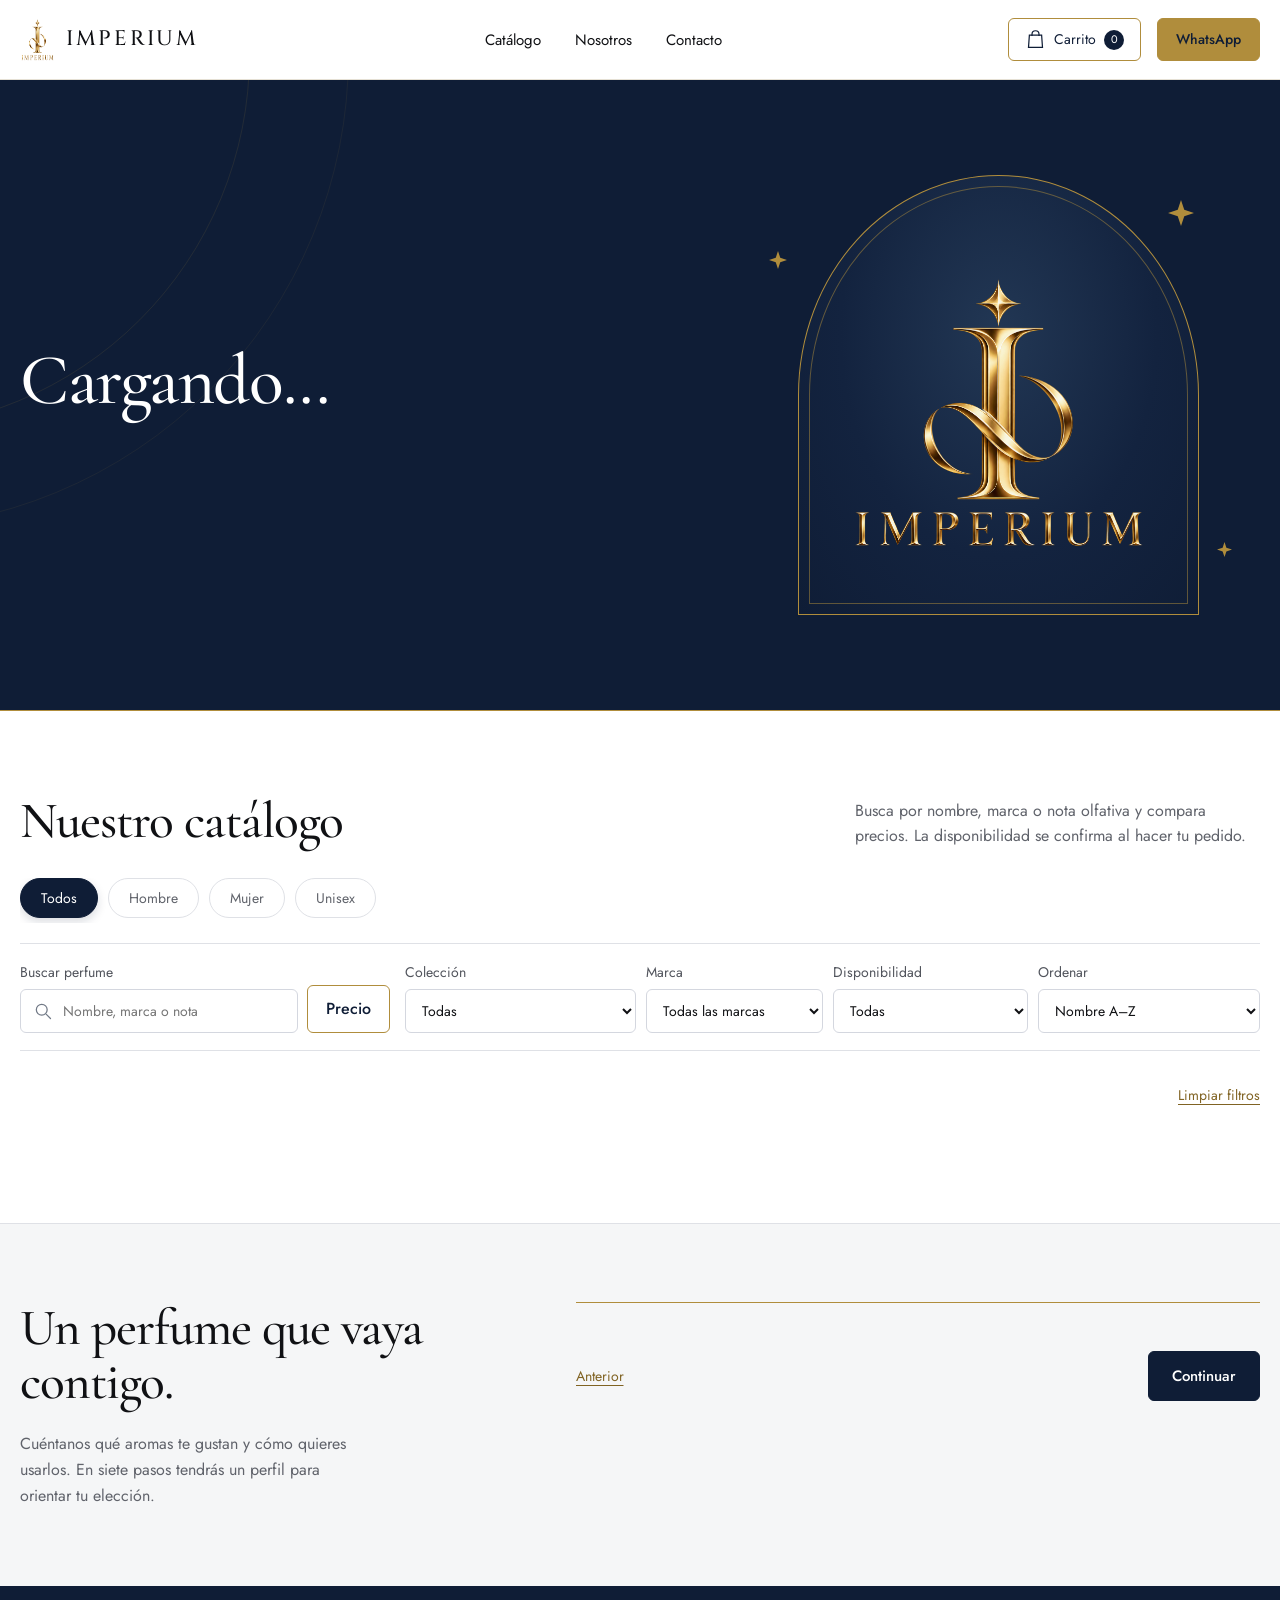
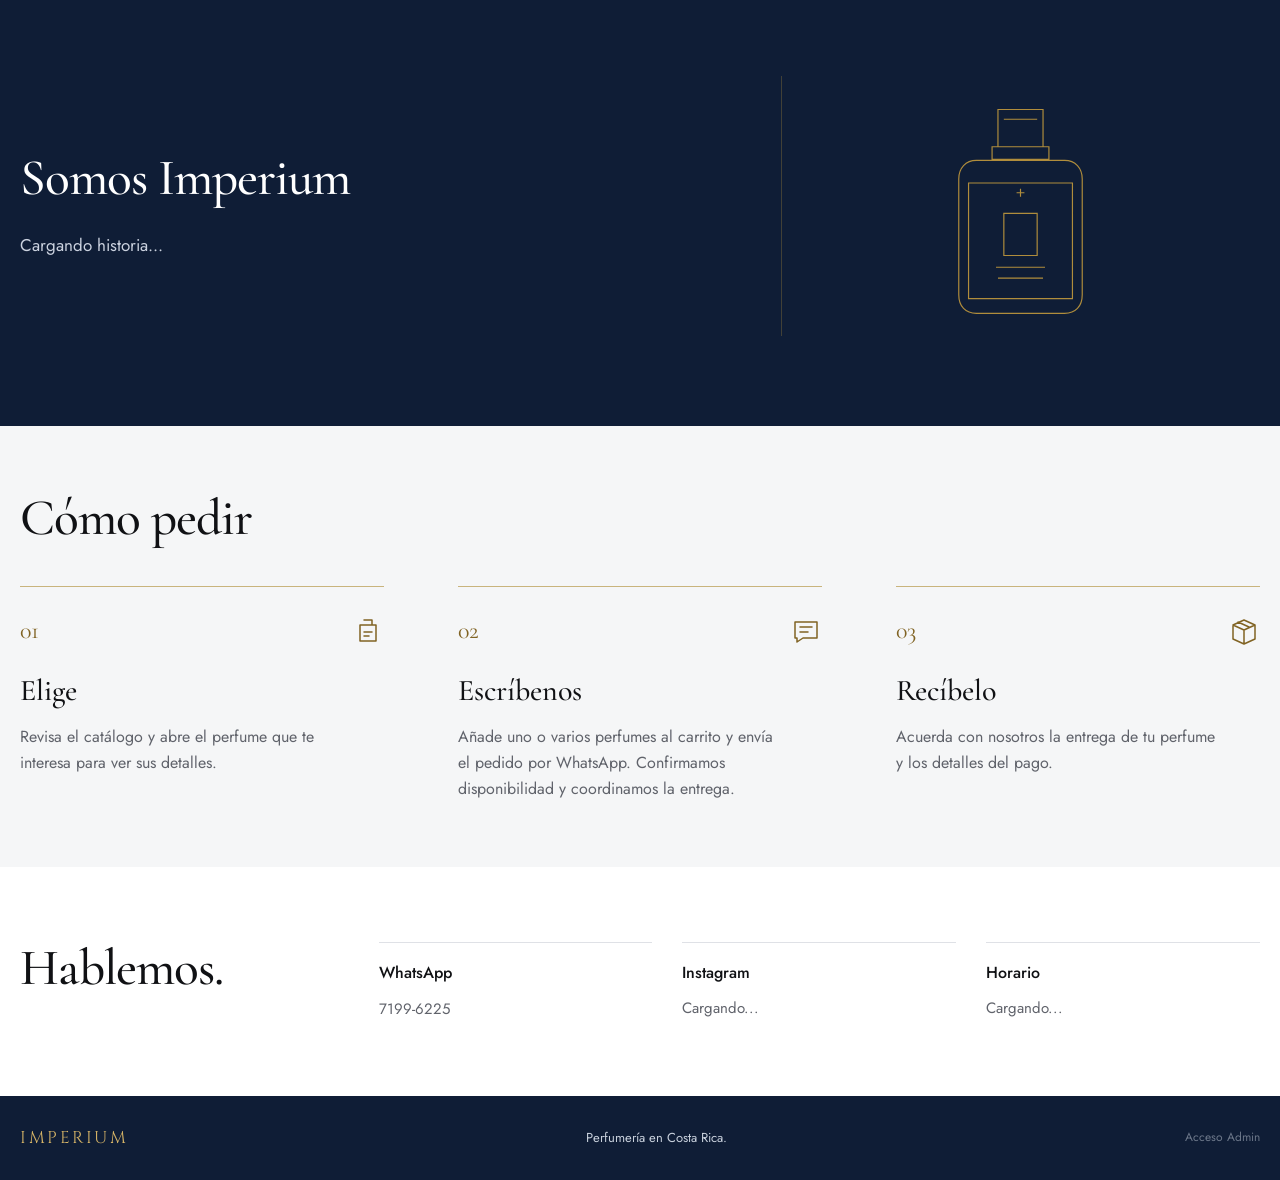
==== commit 0cd3275a: "fix v3.0.4.2" ====
--- a/index.html
+++ b/index.html
@@ -86,10 +86,6 @@
         <div class="hero-copy">
           <h1 id="hero-title">Cargando...</h1>
           <p id="hero-description"></p>
-          <div class="hero-buttons">
-            <a class="button" href="#catalogo">Ver catálogo</a>
-            <a class="button outline" href="#perfil-olfativo">Descubrir mi perfil</a>
-          </div>
         </div>
         <div class="logo-stage">
           <svg class="star one" viewBox="0 0 32 32" aria-hidden="true"><path d="M16 0 20 12 32 16 20 20 16 32 12 20 0 16 12 12Z"></path></svg>
@@ -98,27 +94,6 @@
           <div class="logo-arch">
             <img class="hero-logo" src="assets/img/logo.svg" width="1254" height="1254" alt="Logo dorado de Imperium con monograma y estrella de cuatro puntas">
           </div>
-        </div>
-      </div>
-    </section>
-
-    <section id="perfil-olfativo" class="profile-section" aria-labelledby="profile-title">
-      <div class="wrap profile-layout">
-        <div class="profile-intro">
-          <h2 id="profile-title">Un perfume que vaya contigo.</h2>
-          <p>Cuéntanos qué aromas te gustan y cómo quieres usarlos. En siete pasos tendrás un perfil para orientar tu elección.</p>
-        </div>
-        <div class="profile-panel">
-          <form id="profile-quiz">
-            <p id="quiz-progress" class="quiz-progress" aria-live="polite"></p>
-            <div id="quiz-step"></div>
-            <p id="quiz-error" class="quiz-error" role="alert" hidden></p>
-            <div class="quiz-actions">
-              <button id="quiz-back" class="text-button" type="button">Anterior</button>
-              <button id="quiz-next" class="button ink" type="submit">Continuar</button>
-            </div>
-          </form>
-          <div id="quiz-result" class="quiz-result" aria-live="polite" hidden></div>
         </div>
       </div>
     </section>
@@ -199,6 +174,27 @@
       </div>
     </section>
 
+    <section id="perfil-olfativo" class="profile-section" aria-labelledby="profile-title">
+      <div class="wrap profile-layout">
+        <div class="profile-intro">
+          <h2 id="profile-title">Un perfume que vaya contigo.</h2>
+          <p>Cuéntanos qué aromas te gustan y cómo quieres usarlos. En siete pasos tendrás un perfil para orientar tu elección.</p>
+        </div>
+        <div class="profile-panel">
+          <form id="profile-quiz">
+            <p id="quiz-progress" class="quiz-progress" aria-live="polite"></p>
+            <div id="quiz-step"></div>
+            <p id="quiz-error" class="quiz-error" role="alert" hidden></p>
+            <div class="quiz-actions">
+              <button id="quiz-back" class="text-button" type="button">Anterior</button>
+              <button id="quiz-next" class="button ink" type="submit">Continuar</button>
+            </div>
+          </form>
+          <div id="quiz-result" class="quiz-result" aria-live="polite" hidden></div>
+        </div>
+      </div>
+    </section>
+
     <section id="nosotros" class="about-section dark" aria-labelledby="about-title">
       <div class="wrap about-inner">
         <div>
@@ -282,6 +278,7 @@
         </div>
         <p id="modal-cart-status" class="modal-cart-status" role="status" aria-live="polite"></p>
         <section id="modal-notes" class="modal-notes" aria-label="Notas olfativas" hidden></section>
+        <section id="modal-guide" class="perfume-guide" aria-label="Perfil y uso del perfume" hidden></section>
         <a id="modal-whatsapp" class="button ink modal-whatsapp" target="_blank" rel="noopener noreferrer">Pedir por WhatsApp</a>
         <div class="product-navigation" aria-label="Recorrer los perfumes del catálogo">
           <button id="product-prev" class="product-nav-button" type="button" aria-label="Ver perfume anterior"><span aria-hidden="true">←</span> Anterior</button>
--- a/style.css
+++ b/style.css
@@ -100,7 +100,6 @@
 .hero h1 { font-size: clamp(46px, 5.6vw, 76px); max-width: 660px; }
 .hero h1 span { color: #d8b768; }
 .hero-copy > p { color: #cbd2df; max-width: 415px; margin-top: 28px; font-size: 17px; line-height: 1.7; }
-.hero-buttons { display: flex; gap: 14px; flex-wrap: wrap; margin-top: 34px; }
 .hero-circles { position: absolute; width: 750px; height: 750px; border: 1px solid #b08d3c20; border-radius: 50%; top: -400px; left: -500px; pointer-events: none; }
 .hero-circles::after { content: ''; position: absolute; inset: -100px; border: 1px solid #b08d3c15; border-radius: 50%; }
 .logo-stage { position: relative; width: 100%; max-width: 425px; margin: auto; padding: 12px; }
@@ -185,7 +184,7 @@
 .empty-state p { color: var(--muted); margin-bottom: 18px; }
 
 /* QUIZ */
-.profile-section { padding-block: 78px; }
+.profile-section { padding-block: 78px; background: var(--paper); border-top: 1px solid var(--line); }
 .profile-layout { display: grid; grid-template-columns: .8fr 1.2fr; gap: 8%; align-items: start; }
 .profile-intro h2 { font-size: clamp(39px,4vw,54px); margin-bottom: 22px; }
 .profile-intro p { color: var(--muted); max-width: 350px; }
@@ -195,7 +194,7 @@
 .quiz-fieldset legend { font: 500 31px/1.15 var(--serif); margin-bottom: 12px; }
 .quiz-help { color: var(--muted); font-size: 14px; margin-bottom: 20px; }
 .quiz-options { display: grid; grid-template-columns: repeat(2,minmax(0,1fr)); gap: 10px; }
-.quiz-option { position: relative; display: flex; align-items: center; gap: 11px; padding: 14px; border: 1px solid var(--line); min-height: 56px; cursor: pointer; border-radius: var(--radius-sm); transition: all .2s; }
+.quiz-option { position: relative; display: flex; align-items: center; gap: 11px; padding: 14px; border: 1px solid var(--line); background: var(--white); min-height: 56px; cursor: pointer; border-radius: var(--radius-sm); transition: all .2s; }
 .quiz-option:hover { border-color: var(--gold); }
 .quiz-option:has(input:checked) { border-color: var(--gold-ink); background: #f8f4e9; box-shadow: 0 2px 8px rgba(176, 141, 60, 0.15); }
 .quiz-option input { width: 17px; height: 17px; min-height: 0; padding: 0; flex-shrink: 0; accent-color: var(--gold-ink); }
@@ -370,7 +369,7 @@
   .header-whatsapp { width: 42px; height: 43px; padding: 9px; } .whatsapp-label { display: none; } .whatsapp-symbol { display: block; }
   .hero-inner { grid-template-columns: 1fr; gap: 38px; min-height: 0; padding-block: 52px 42px; }
   .hero h1 { font-size: clamp(43px,8vw,61px); max-width: 600px; } .hero-copy > p { margin-top: 22px; font-size: 16px; max-width: 500px; }
-  .hero-buttons { margin-top: 27px; } .logo-stage { max-width: 350px; width: 87%; } .logo-arch { min-height: 360px; } .hero-logo { max-height: 290px; margin-top: 25px; }
+  .logo-stage { max-width: 350px; width: 87%; } .logo-arch { min-height: 360px; } .hero-logo { max-height: 290px; margin-top: 25px; }
   .catalog-section { padding-block: 53px; } .section-heading { display: block; margin-bottom: 23px; } .section-heading p { margin-top: 17px; }
   .filter-bar { grid-template-columns: minmax(0,1fr) auto; gap: 10px; padding: 12px 0; } .filter-bar .search-field .field-label { display: none; }
   .filter-toggle { display: flex; align-items: center; justify-content: center; gap: 7px; background: var(--white); border: 1px solid #d4d7df; padding: 10px 13px; min-height: 44px; font-size: 14px; }
@@ -386,7 +385,7 @@
   .header-cart { padding: 7px; gap: 4px; } .cart-label { display: none; } .cart-count { min-width: 15px; padding-inline: 2px; font-size: 10px; }
 }
 @media (max-width:430px) { 
-  .wrap { width: calc(100% - 30px); } .hero-buttons .button { padding: 11px 19px; } .hero h1 { font-size: 45px; } 
+  .wrap { width: calc(100% - 30px); } .hero h1 { font-size: 45px; } 
   .logo-stage { width: 86%; } .logo-arch { min-height: 315px; } .hero-logo { max-height: 250px; } 
   .product-brand { font-size: 11px; } .product-name { font-size: 21px; min-height: 50px; } .product-price { font-size: 15px; } 
   .placeholder-brand { font-size: 10px; bottom: 17px; letter-spacing: .04em; } .availability-badge { top: 9px; left: 8px; font-size: 11px; padding: 4px 7px; } 
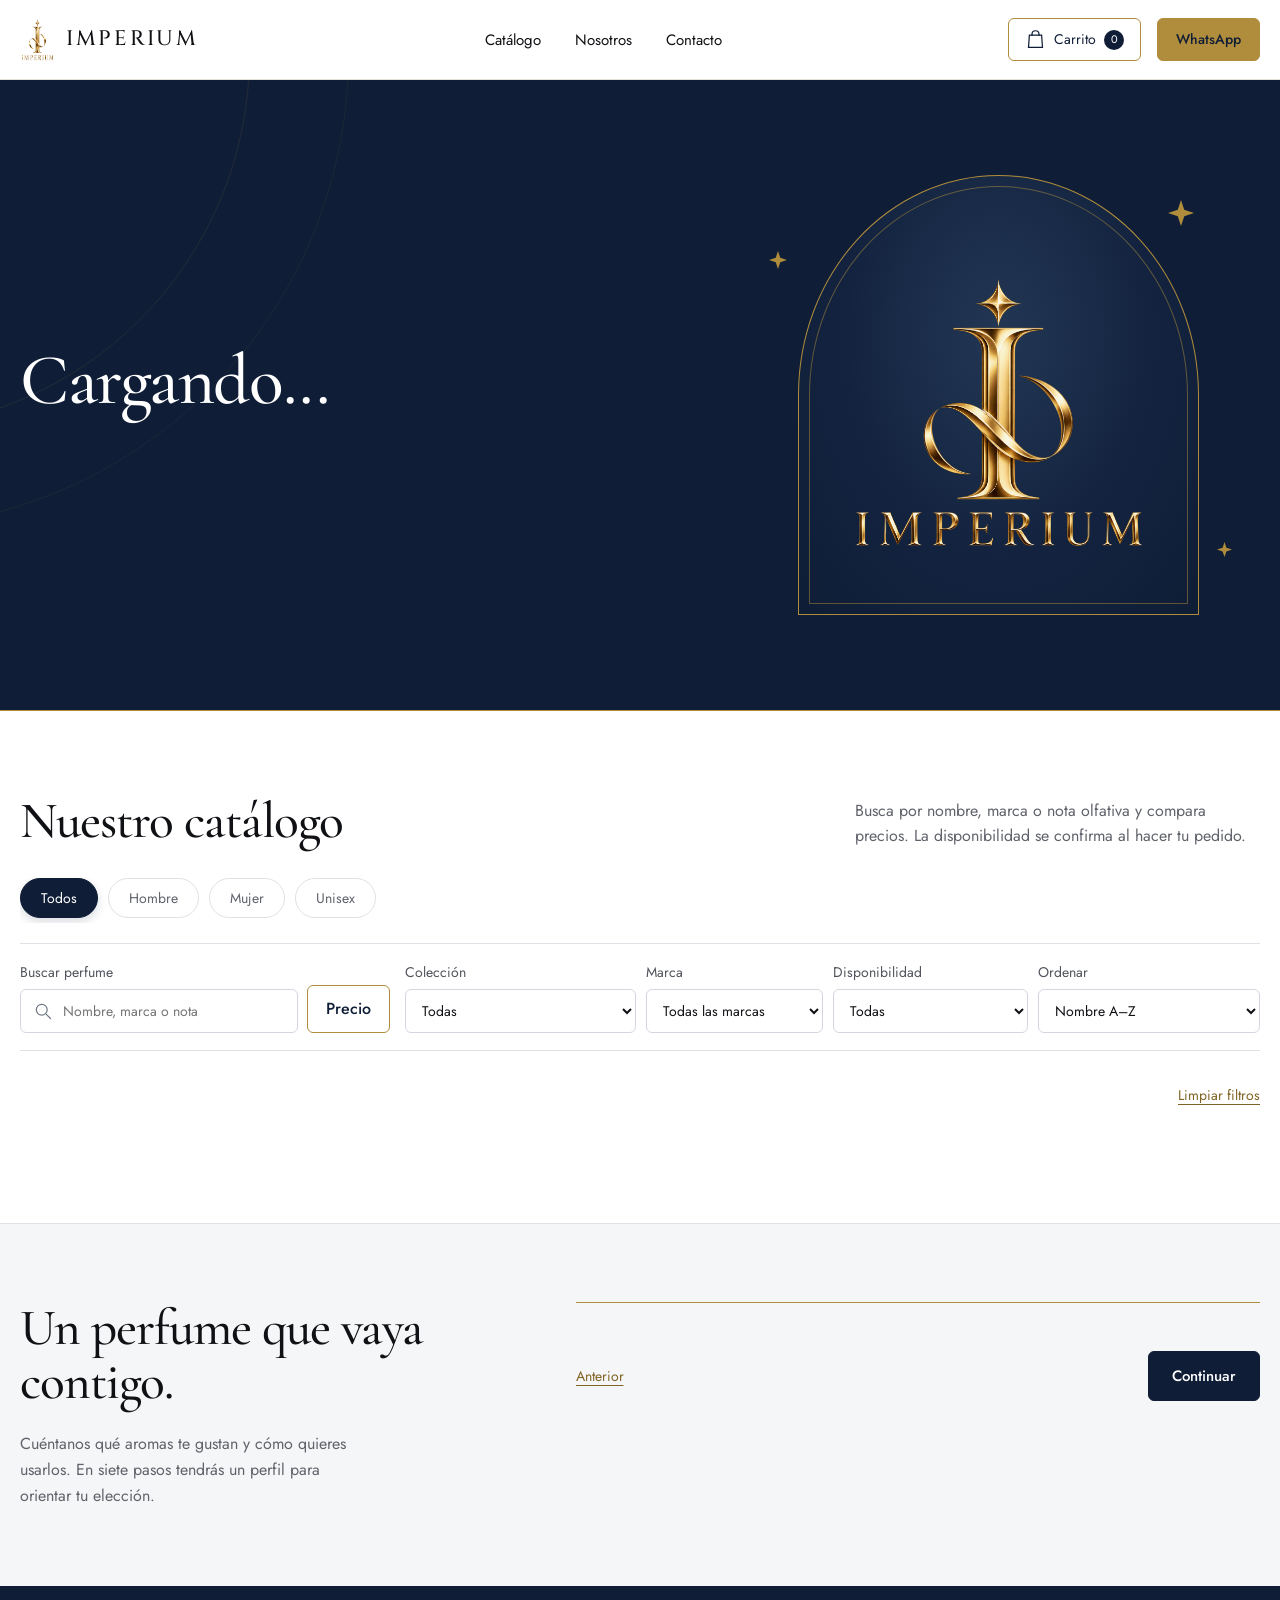
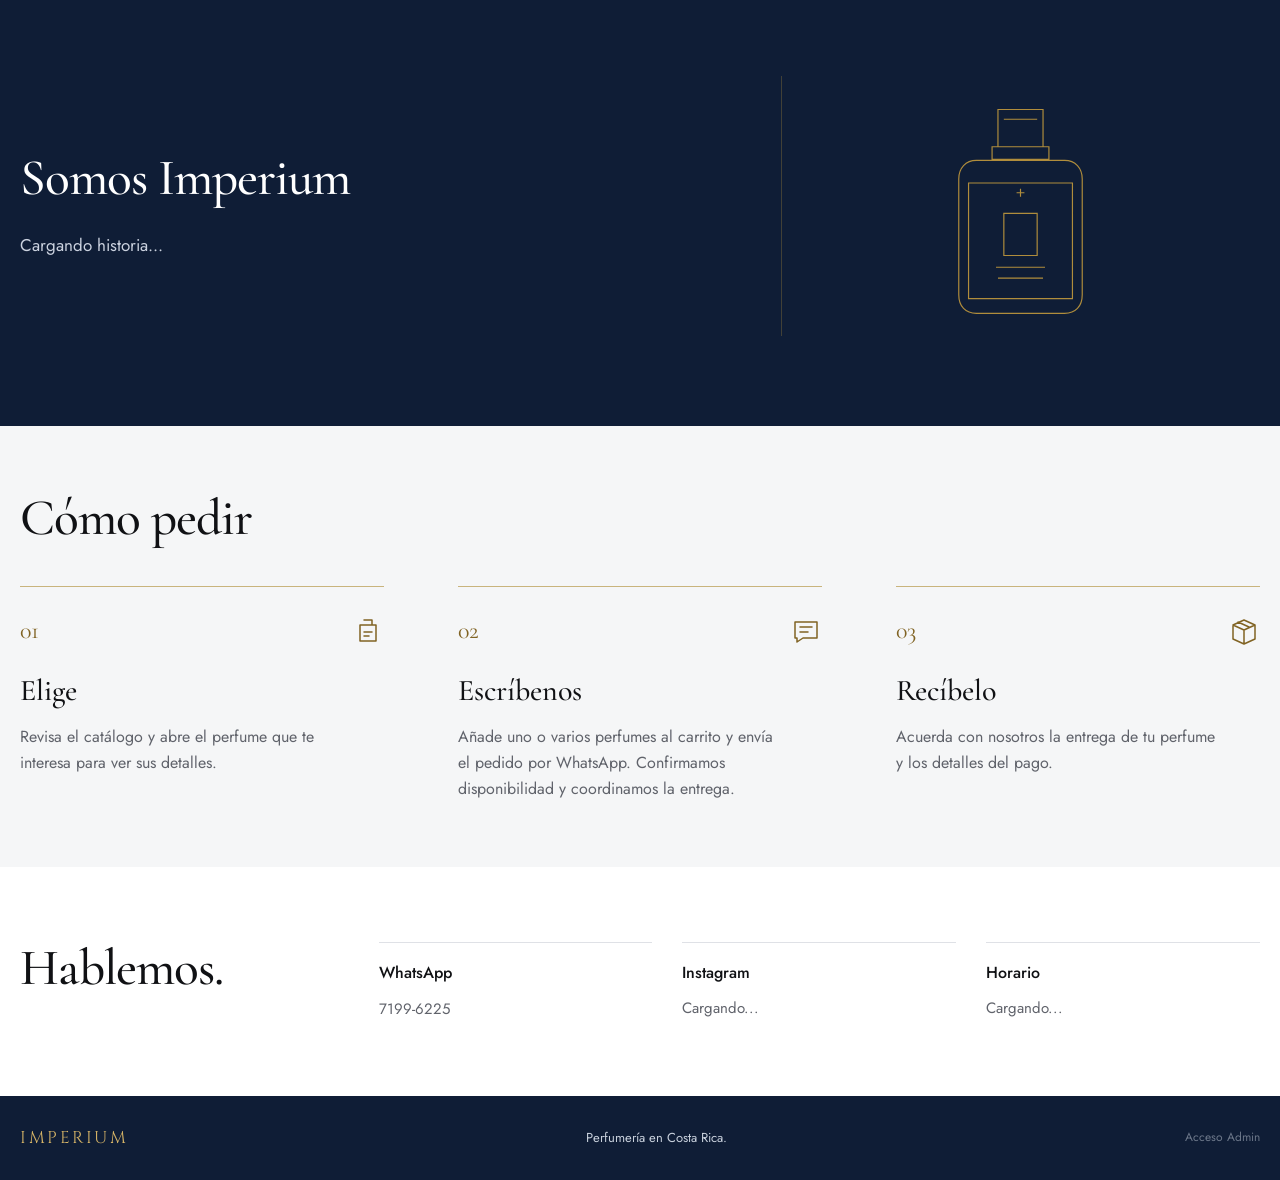
==== commit f5ddf393: "fix v4.0.1.1" ====
--- a/index.html
+++ b/index.html
@@ -270,6 +270,7 @@
         <p id="modal-brand" class="modal-brand"></p>
         <h2 id="modal-title"></h2>
         <p id="modal-price" class="modal-price"></p>
+        <div id="modal-presentations" class="presentation-picker" hidden></div>
         <p id="photo-reference" class="reference-caption" hidden></p>
         <dl id="modal-facts" class="product-facts"></dl>
         <div class="modal-cart-actions">
--- a/style.css
+++ b/style.css
@@ -166,6 +166,23 @@
 .placeholder-brand { position: absolute; bottom: 23px; inset-inline: 13px; text-align: center; color: #d0b575; font-size: 12px; letter-spacing: .11em; }
 .availability-badge { position: absolute; top: 13px; left: 13px; padding: 6px 12px; background: #efe5c8; color: var(--navy); font-size: 12px; font-weight: 500; z-index: 2; border-radius: var(--radius-pill); box-shadow: 0 2px 6px rgba(0,0,0,0.1); }
 .availability-badge.sold-out { background: #f0f1f3; color: #333943; }
+
+/* Promociones y presentaciones */
+.price-old { color: var(--muted); font-size: .85em; font-weight: 400; text-decoration: line-through; margin-right: 4px; }
+.price-now { color: #8b2525; font-weight: 600; }
+.price-from { font-size: 12px; color: var(--muted); font-weight: 400; margin-right: 2px; }
+.discount-badge { display: inline-block; padding: 3px 9px; background: #8b2525; color: #fff; font-size: 12px; font-weight: 600; letter-spacing: .02em; border-radius: var(--radius-pill); vertical-align: middle; }
+.discount-badge.on-picture { position: absolute; top: 13px; right: 13px; z-index: 2; padding: 6px 12px; box-shadow: 0 2px 6px rgba(0,0,0,0.15); }
+.product-sizes { display: block; margin-top: 6px; font-size: 12px; color: var(--muted); }
+.presentation-picker { margin: -4px 0 20px; }
+.presentation-label { margin: 0 0 8px; font-size: 13px; color: var(--muted); }
+.presentation-options { display: flex; flex-wrap: wrap; gap: 10px; }
+.presentation-option { display: flex; flex-direction: column; align-items: flex-start; gap: 2px; min-width: 110px; min-height: 56px; padding: 9px 14px; border: 1px solid var(--line); border-radius: var(--radius-sm); background: var(--white); color: var(--black); text-align: left; transition: all .2s; cursor: pointer; }
+.presentation-option:hover { border-color: var(--gold); }
+.presentation-option.is-selected { border-color: var(--gold-ink); background: #f8f4e9; box-shadow: 0 2px 8px rgba(176, 141, 60, 0.15); }
+.presentation-option.is-soldout .presentation-size { text-decoration: line-through; color: var(--muted); }
+.presentation-size { font-weight: 500; font-size: 15px; }
+.presentation-price { font-size: 13px; color: var(--muted); }
 .product-body { display: block; padding: 17px 1px 0; }
 .product-brand { display: block; color: var(--gold-ink); font-size: 12px; margin-bottom: 5px; letter-spacing: .04em; text-transform: uppercase; }
 .product-name { display: block; color: var(--black); font: 500 24px/1.13 var(--serif); min-height: 54px; transition: color .2s; }
@@ -369,7 +386,7 @@
   .header-whatsapp { width: 42px; height: 43px; padding: 9px; } .whatsapp-label { display: none; } .whatsapp-symbol { display: block; }
   .hero-inner { grid-template-columns: 1fr; gap: 38px; min-height: 0; padding-block: 52px 42px; }
   .hero h1 { font-size: clamp(43px,8vw,61px); max-width: 600px; } .hero-copy > p { margin-top: 22px; font-size: 16px; max-width: 500px; }
-  .logo-stage { max-width: 350px; width: 87%; } .logo-arch { min-height: 360px; } .hero-logo { max-height: 290px; margin-top: 25px; }
+  .logo-stage { max-width: 280px; width: 70%; } .logo-arch { min-height: 270px; } .hero-logo { max-height: 210px; margin-top: 18px; }
   .catalog-section { padding-block: 53px; } .section-heading { display: block; margin-bottom: 23px; } .section-heading p { margin-top: 17px; }
   .filter-bar { grid-template-columns: minmax(0,1fr) auto; gap: 10px; padding: 12px 0; } .filter-bar .search-field .field-label { display: none; }
   .filter-toggle { display: flex; align-items: center; justify-content: center; gap: 7px; background: var(--white); border: 1px solid #d4d7df; padding: 10px 13px; min-height: 44px; font-size: 14px; }
@@ -386,9 +403,9 @@
 }
 @media (max-width:430px) { 
   .wrap { width: calc(100% - 30px); } .hero h1 { font-size: 45px; } 
-  .logo-stage { width: 86%; } .logo-arch { min-height: 315px; } .hero-logo { max-height: 250px; } 
+  .logo-stage { width: 70%; } .logo-arch { min-height: 240px; } .hero-logo { max-height: 185px; } 
   .product-brand { font-size: 11px; } .product-name { font-size: 21px; min-height: 50px; } .product-price { font-size: 15px; } 
-  .placeholder-brand { font-size: 10px; bottom: 17px; letter-spacing: .04em; } .availability-badge { top: 9px; left: 8px; font-size: 11px; padding: 4px 7px; } 
+  .placeholder-brand { font-size: 10px; bottom: 17px; letter-spacing: .04em; } .availability-badge { top: 9px; left: 8px; font-size: 11px; padding: 4px 7px; } .discount-badge.on-picture { top: 9px; right: 8px; font-size: 11px; padding: 4px 7px; } 
   .contact-grid { grid-template-columns: 1fr; gap: 27px; } .contact-grid h2 { margin-bottom: 5px; } 
   .modal-copy { padding: 26px 20px; } .fact-row { grid-template-columns: 104px 1fr; gap: 9px; }
   .header-actions { gap: 6px; } .header-inner { gap: 8px; } 
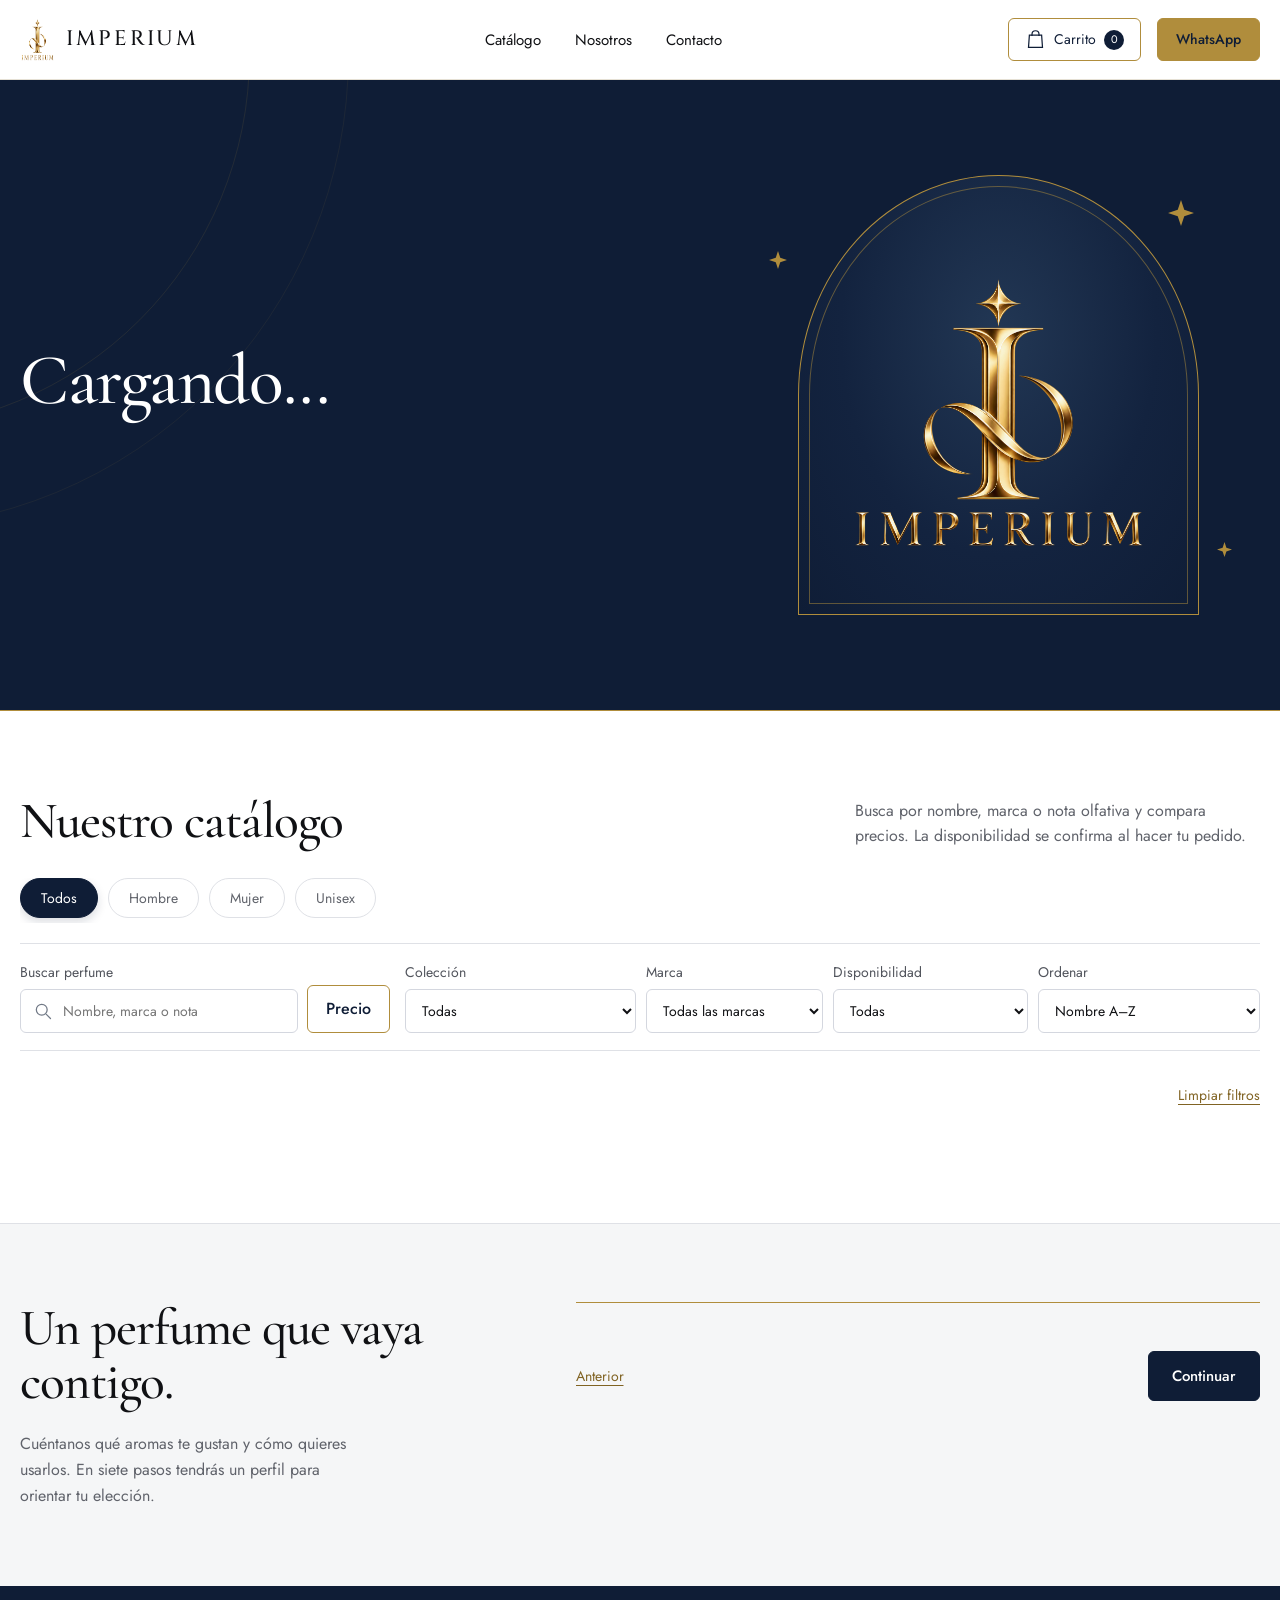
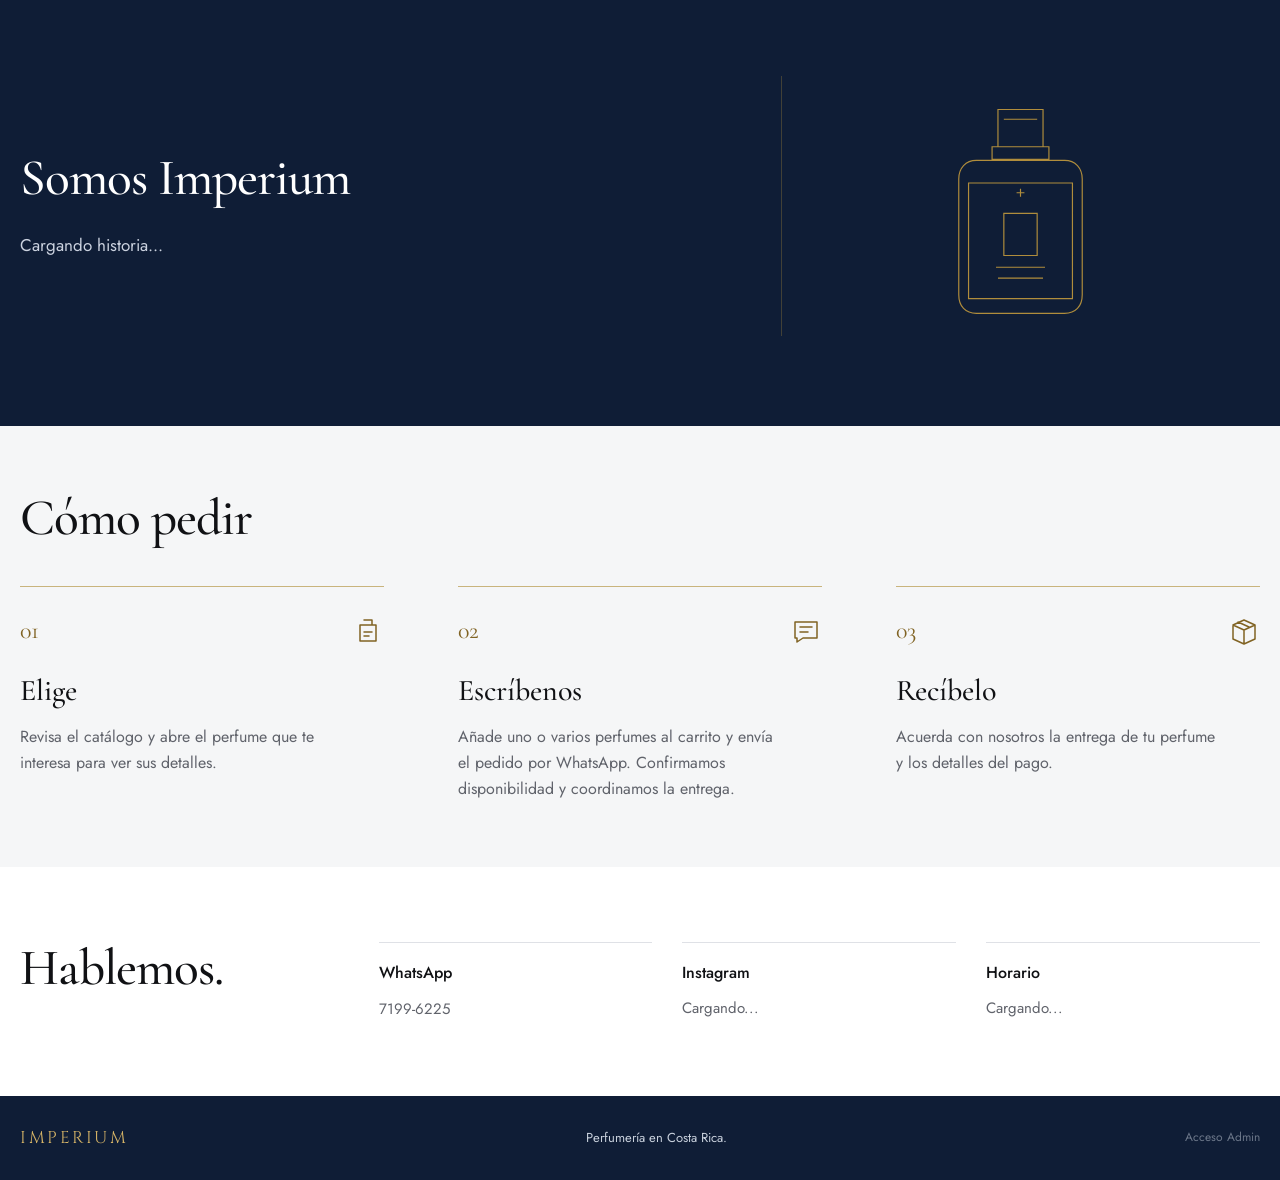
==== commit 44d0faef: "fix v4.0.2.2" ====
--- a/index.html
+++ b/index.html
@@ -12,13 +12,13 @@
   <meta property="og:description" content="Encuentra tu fragancia ideal. Catálogo de perfumes y pedidos fáciles por WhatsApp.">
   <meta property="og:type" content="website">
   <meta property="og:url" content="https://imperium.cr/">
-  <meta property="og:image" content="https://imperium.cr/assets/img/logo.svg">
+  <meta property="og:image" content="https://imperium.cr/assets/img/logo.jpg">
   
   <!-- Twitter Card -->
   <meta name="twitter:card" content="summary_large_image">
   <meta name="twitter:title" content="Imperium · Perfumería">
   <meta name="twitter:description" content="Encuentra tu fragancia ideal. Catálogo de perfumes y pedidos fáciles por WhatsApp.">
-  <meta name="twitter:image" content="https://imperium.cr/assets/img/logo.svg">
+  <meta name="twitter:image" content="https://imperium.cr/assets/img/logo.jpg">
 
   <link rel="manifest" href="manifest.webmanifest">
 
@@ -30,7 +30,7 @@
     "description": "Perfumería en Costa Rica. Catálogo de fragancias y pedidos por WhatsApp.",
     "url": "https://imperium.cr",
     "telephone": "+50671996225",
-    "image": "https://imperium.cr/assets/img/logo.svg",
+    "image": "https://imperium.cr/assets/img/logo.jpg",
     "sameAs": ["https://www.instagram.com/imperium__cr"],
     "address": { "@type": "PostalAddress", "addressCountry": "CR" }
   }
